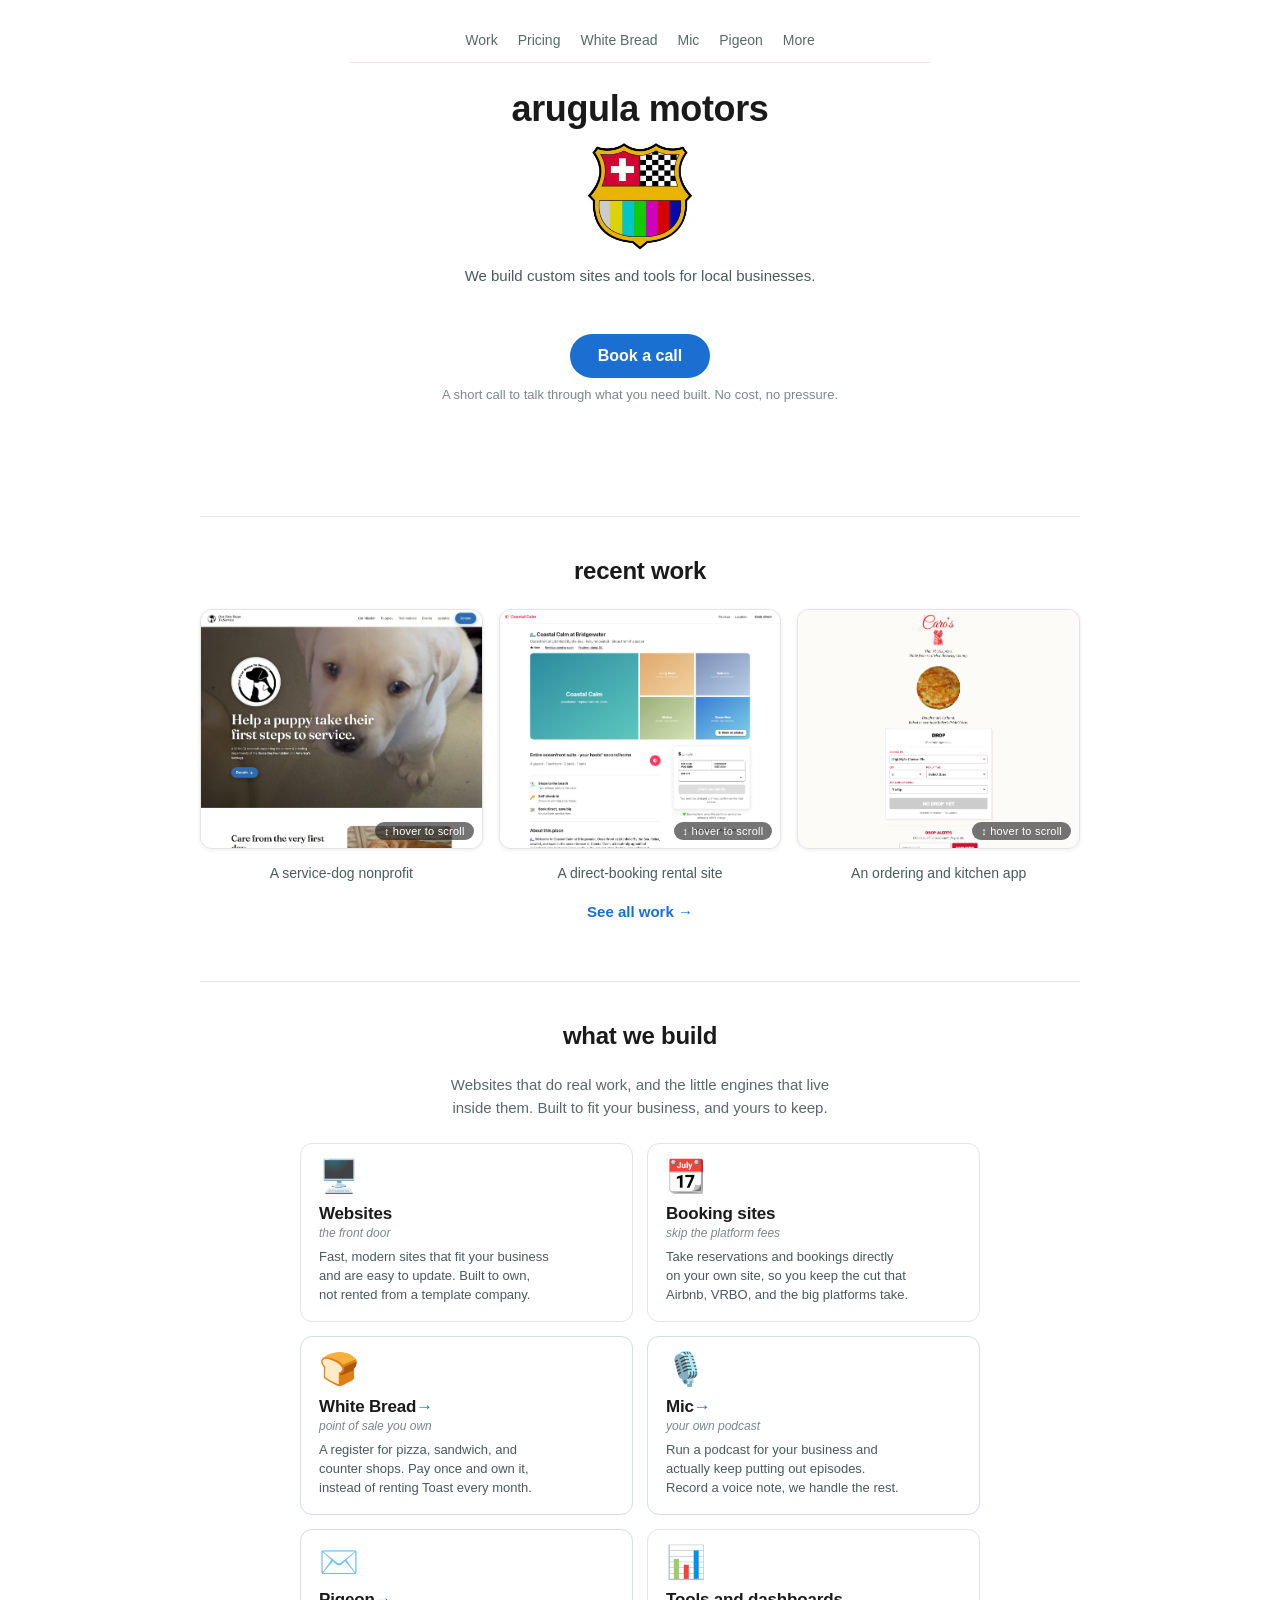
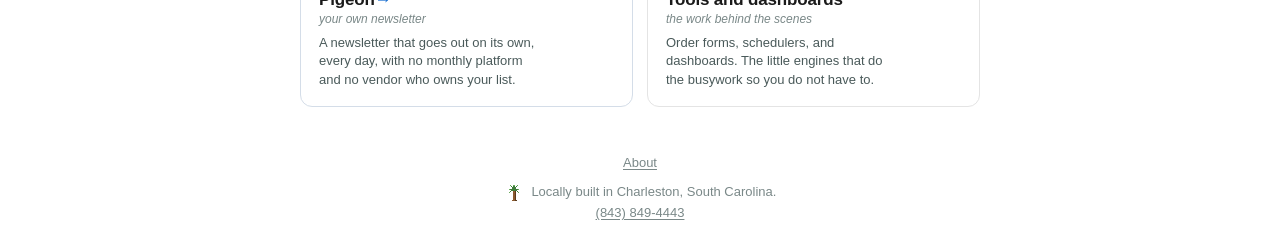
==== index.html @ 0f628959 "push" ====
<!DOCTYPE html>
<html lang="en">
<head>
    <meta charset="UTF-8">
    <!-- Google tag (gtag.js) -->
    <script async src="https://www.googletagmanager.com/gtag/js?id=G-BGLLGR4NDW"></script>
    <script>
      window.dataLayer = window.dataLayer || [];
      function gtag(){dataLayer.push(arguments);}
      gtag('js', new Date());

      gtag('config', 'G-BGLLGR4NDW');
    </script>
    <meta name="viewport" content="width=device-width, initial-scale=1.0, viewport-fit=cover">
    <meta name="theme-color" content="#ffffff">
    <title>Arugula Motors | Custom websites and software for local businesses, Charleston SC</title>
    <meta name="description" content="Arugula Motors builds custom websites, and the tools inside them, for local businesses in Charleston and the Lowcountry. You own what we build instead of renting software. Book a call.">
    <link rel="canonical" href="https://www.arugulamotors.com/">
    <meta property="og:type" content="website">
    <meta property="og:site_name" content="Arugula Motors">
    <meta property="og:title" content="Arugula Motors">
    <meta property="og:description" content="We build custom websites, and the tools inside them, for local businesses. You own what we build. Made in Charleston.">
    <meta property="og:url" content="https://www.arugulamotors.com/">
    <meta property="og:image" content="https://www.arugulamotors.com/favicon-512.png">
    <meta name="twitter:card" content="summary">
    <meta name="twitter:title" content="Arugula Motors">
    <meta name="twitter:description" content="We build custom websites, and the tools inside them, for local businesses. You own what we build. Made in Charleston.">
    <meta name="twitter:image" content="https://www.arugulamotors.com/favicon-512.png">
    <link rel="icon" type="image/png" sizes="32x32" href="favicon-32.png">
    <link rel="icon" type="image/png" sizes="192x192" href="favicon-192.png">
    <link rel="icon" type="image/png" sizes="512x512" href="favicon-512.png">
    <link rel="apple-touch-icon" sizes="180x180" href="apple-touch-icon.png">
    <link rel="shortcut icon" href="favicon.ico">
    <link rel="stylesheet" href="style.css">
    <script type="application/ld+json">
    {
      "@context": "https://schema.org",
      "@graph": [
        {
          "@type": "ProfessionalService",
          "@id": "https://www.arugulamotors.com/#org",
          "name": "Arugula Motors",
          "url": "https://www.arugulamotors.com/",
          "image": "https://www.arugulamotors.com/favicon-512.png",
          "logo": "https://www.arugulamotors.com/favicon-512.png",
          "description": "Arugula Motors builds custom websites, and the tools inside them, for local businesses in Charleston, South Carolina. You own what we build instead of renting software.",
          "priceRange": "$$",
          "telephone": "+1-843-849-4443",
          "address": {
            "@type": "PostalAddress",
            "addressLocality": "Charleston",
            "addressRegion": "SC",
            "addressCountry": "US"
          },
          "geo": {
            "@type": "GeoCoordinates",
            "latitude": 32.8232152,
            "longitude": -79.992024
          },
          "hasMap": "https://maps.app.goo.gl/YhPJizwx5fyLaDKN7",
          "sameAs": [
            "https://maps.app.goo.gl/YhPJizwx5fyLaDKN7"
          ],
          "areaServed": [
            { "@type": "City", "name": "Charleston, South Carolina" },
            { "@type": "Country", "name": "United States" }
          ],
          "founder": { "@type": "Person", "name": "Kevin" },
          "knowsAbout": [
            "Custom website development",
            "Custom software development",
            "Direct booking websites",
            "Point of sale systems",
            "Small business software",
            "Dashboards and internal tools"
          ],
          "contactPoint": {
            "@type": "ContactPoint",
            "contactType": "sales",
            "url": "https://www.arugulamotors.com/"
          }
        },
        {
          "@type": "WebSite",
          "@id": "https://www.arugulamotors.com/#website",
          "url": "https://www.arugulamotors.com/",
          "name": "Arugula Motors",
          "publisher": { "@id": "https://www.arugulamotors.com/#org" }
        },
        {
          "@type": "Service",
          "name": "Custom website builds",
          "url": "https://www.arugulamotors.com/",
          "serviceType": "Custom website design and development",
          "description": "Custom websites for local businesses, built to fit the shop they are for. You own what we build instead of renting a template platform every month.",
          "provider": { "@id": "https://www.arugulamotors.com/#org" },
          "areaServed": { "@type": "City", "name": "Charleston, South Carolina" }
        },
        {
          "@type": "Service",
          "name": "White Bread",
          "url": "https://www.arugulamotors.com/white-bread/",
          "serviceType": "Point of sale software",
          "description": "A point of sale system for pizza, sandwich, and counter shops. You pay once and own it, instead of renting Toast per terminal every month.",
          "provider": { "@id": "https://www.arugulamotors.com/#org" },
          "offers": {
            "@type": "Offer",
            "name": "White Bread single shop build",
            "price": "22000",
            "priceCurrency": "USD"
          }
        },
        {
          "@type": "Service",
          "name": "Mic",
          "url": "https://www.arugulamotors.com/mic/",
          "serviceType": "Podcast setup and production for small businesses",
          "description": "Mic helps a local business run its own podcast and keep putting out episodes, to build a following. Audio only, done with you or done for you.",
          "provider": { "@id": "https://www.arugulamotors.com/#org" },
          "areaServed": { "@type": "City", "name": "Charleston, South Carolina" }
        },
        {
          "@type": "Service",
          "name": "Pigeon",
          "url": "https://www.arugulamotors.com/pigeon/",
          "serviceType": "Custom email newsletter, built and owned",
          "description": "A newsletter engine that ships your newsletter every day on its own, with no monthly platform fee and no vendor who owns your list. You own it, done with you or done for you.",
          "provider": { "@id": "https://www.arugulamotors.com/#org" },
          "areaServed": { "@type": "City", "name": "Charleston, South Carolina" }
        }
      ]
    }
    </script>
</head>
<body>
    <header class="site-header">
        <nav class="site-nav">
            <a href="./work/" class="nav-link">Work</a>
            <a href="./pricing/" class="nav-link">Pricing</a>
            <a href="./white-bread/" class="nav-link">White Bread</a>
            <a href="./mic/" class="nav-link">Mic</a>
            <a href="./pigeon/" class="nav-link">Pigeon</a>
            <a href="./builds/" class="nav-link">More</a>
        </nav>
    </header>
    <main>
        <div class="brand">
            <a href="./" class="wordmark">arugula motors</a>
            <img class="crest" src="crest.jpg" alt="Arugula Motors crest" width="200" height="207">
        </div>

        <p class="tagline">We build custom sites and tools for local businesses.</p>

        <div class="cta">
            <!-- Books straight onto the arugulamotors@gmail.com calendar. -->
            <a class="play-link" href="https://calendar.app.google/Pw97EvaaQ7uS4h476">Book a call</a>
            <p class="form-note">A short call to talk through what you need built. No cost, no pressure.</p>
        </div>

        <div class="animation-track" aria-hidden="true">
            <div class="creature car"></div>
        </div>
    </main>

    <section class="recent" aria-label="Recent work">
        <h2 class="products-title">recent work</h2>
        <div class="recent-grid">
            <a href="./work/" class="recent-item">
                <div class="work-shot"><img src="work/shots/ofsts-full.png" alt="A website Arugula Motors built for a service-dog nonprofit" loading="lazy"></div>
                <span class="recent-cap">A service-dog nonprofit</span>
            </a>
            <a href="./work/" class="recent-item">
                <div class="work-shot"><img src="work/shots/coastal-calm-full.png" alt="A direct-booking rental site built by Arugula Motors" loading="lazy"></div>
                <span class="recent-cap">A direct-booking rental site</span>
            </a>
            <a href="./work/" class="recent-item">
                <div class="work-shot"><img src="work/shots/caros-full.png" alt="An ordering app Arugula Motors built for a food business" loading="lazy"></div>
                <span class="recent-cap">An ordering and kitchen app</span>
            </a>
        </div>
        <p class="recent-more"><a href="./work/">See all work →</a></p>
    </section>

    <section class="products" aria-label="What we build">
        <h2 class="products-title">what we build</h2>
        <p class="products-lead">Websites that do real work, and the little engines that live inside them. Built to fit your business, and yours to keep.</p>
        <ul class="product-list">
            <li class="product">
                <span class="product-emoji" aria-hidden="true">🖥️</span>
                <span class="product-name">Websites</span>
                <span class="product-replaces">the front door</span>
                <span class="product-desc">Fast, modern sites that fit your business and are easy to update. Built to own, not rented from a template company.</span>
            </li>
            <li class="product">
                <span class="product-emoji" aria-hidden="true">📆</span>
                <span class="product-name">Booking sites</span>
                <span class="product-replaces">skip the platform fees</span>
                <span class="product-desc">Take reservations and bookings directly on your own site, so you keep the cut that Airbnb, VRBO, and the big platforms take.</span>
            </li>
            <li class="product product-linked">
                <a href="./white-bread/" class="product-link">
                    <span class="product-emoji" aria-hidden="true">🍞</span>
                    <span class="product-name">White Bread</span>
                    <span class="product-replaces">point of sale you own</span>
                    <span class="product-desc">A register for pizza, sandwich, and counter shops. Pay once and own it, instead of renting Toast every month.</span>
                </a>
            </li>
            <li class="product product-linked">
                <a href="./mic/" class="product-link">
                    <span class="product-emoji" aria-hidden="true">🎙️</span>
                    <span class="product-name">Mic</span>
                    <span class="product-replaces">your own podcast</span>
                    <span class="product-desc">Run a podcast for your business and actually keep putting out episodes. Record a voice note, we handle the rest.</span>
                </a>
            </li>
            <li class="product product-linked">
                <a href="./pigeon/" class="product-link">
                    <span class="product-emoji" aria-hidden="true">✉️</span>
                    <span class="product-name">Pigeon</span>
                    <span class="product-replaces">your own newsletter</span>
                    <span class="product-desc">A newsletter that goes out on its own, every day, with no monthly platform and no vendor who owns your list.</span>
                </a>
            </li>
            <li class="product">
                <span class="product-emoji" aria-hidden="true">📊</span>
                <span class="product-name">Tools and dashboards</span>
                <span class="product-replaces">the work behind the scenes</span>
                <span class="product-desc">Order forms, schedulers, and dashboards. The little engines that do the busywork so you do not have to.</span>
            </li>
        </ul>
    </section>

    <footer class="footer">
        <a class="footer-link footer-about" href="./about/">About</a>
        <img class="palmetto" src="palmetto.svg" alt="" width="17" height="18" aria-hidden="true">Locally built in Charleston, South Carolina.<br>
        <a class="footer-link" href="tel:+18438494443">(843) 849-4443</a>
    </footer>
</body>
</html>
---- style.css ----
* { box-sizing: border-box; }

html {
    height: 100%;
}

body {
    margin: 0;
    min-height: 100%;
    background: #fff;
    color: #1a1a1a;
    font-family: -apple-system, BlinkMacSystemFont, "Segoe UI", Roboto, Helvetica, Arial, sans-serif;
    font-size: 16px;
    -webkit-font-smoothing: antialiased;
    -webkit-tap-highlight-color: transparent;
    display: flex;
    flex-direction: column;
    align-items: center;
    padding: 32px 24px;
    padding-top: max(32px, env(safe-area-inset-top));
    padding-bottom: max(32px, env(safe-area-inset-bottom));
}

main {
    flex: 1;
    width: 100%;
    max-width: 580px;
    text-align: center;
    display: flex;
    flex-direction: column;
    justify-content: center;
}

.brand {
    display: inline-flex;
    flex-direction: column;
    align-items: center;
    gap: 10px;
    margin: 0 auto 14px;
    position: relative;
}

.brand .leaf {
    width: 60px;
    height: auto;
    display: block;
    flex-shrink: 0;
}

.brand .crest {
    width: 108px;
    height: auto;
    display: block;
    flex-shrink: 0;
    margin-top: 4px;
}

@media (max-width: 480px) {
    .brand .crest { width: 86px; }
}

.brand .wordmark {
    font-size: 36px;
    font-weight: 700;
    letter-spacing: -0.01em;
    color: #1a1a1a;
    line-height: 1;
    text-decoration: none;
}

.tagline {
    font-size: 15px;
    color: #4a5a5a;
    margin: 0 auto 18px;
    max-width: none;
    line-height: 1.45;
}

.subtagline {
    font-size: 14px;
    color: #6a7878;
    font-style: italic;
    margin: 0 auto 48px;
    max-width: 460px;
    line-height: 1.45;
}

.step {
    width: 100%;
}

.question {
    font-size: clamp(22px, 5.5vw, 28px);
    font-weight: 600;
    line-height: 1.25;
    letter-spacing: -0.01em;
    margin: 0 0 22px;
    color: #1a1a1a;
    transition: opacity 0.35s ease;
    opacity: 1;
}

.animation-track {
    height: 34px;
    margin: 64px 0 0;
    position: relative;
    overflow: hidden;
    pointer-events: none;
}

.creature {
    position: absolute;
    top: 50%;
    left: -50px;
    margin-top: -16px;
}

@keyframes cross {
    from { left: -50px; }
    to { left: calc(100% + 10px); }
}

.creature.pacman {
    width: 32px;
    height: 32px;
    animation: cross 4s linear infinite;
}

.creature.pacman::before,
.creature.pacman::after {
    content: '';
    position: absolute;
    width: 32px;
    height: 16px;
    background: #FFC107;
    left: 0;
}

.creature.pacman::before {
    top: 0;
    border-radius: 32px 32px 0 0;
    transform-origin: 50% 100%;
    animation: chomp-top 0.35s ease-in-out infinite;
}

.creature.pacman::after {
    bottom: 0;
    border-radius: 0 0 32px 32px;
    transform-origin: 50% 0;
    animation: chomp-bottom 0.35s ease-in-out infinite;
}

@keyframes chomp-top {
    0%, 100% { transform: rotate(0); }
    50% { transform: rotate(-30deg); }
}

@keyframes chomp-bottom {
    0%, 100% { transform: rotate(0); }
    50% { transform: rotate(30deg); }
}

.creature.runner {
    font-size: 28px;
    line-height: 1;
    width: 32px;
    height: 32px;
    transform: scaleX(-1);
    animation: cross 3.5s linear infinite;
}

.creature.runner::before {
    content: '🏃';
    display: inline-block;
    animation: run-motion 0.4s linear infinite;
}

@keyframes run-motion {
    0%, 100% { transform: translateY(0) rotate(-6deg); }
    25%      { transform: translateY(-4px) rotate(0deg); }
    50%      { transform: translateY(0) rotate(6deg); }
    75%      { transform: translateY(-4px) rotate(0deg); }
}

.creature.car {
    font-size: 28px;
    line-height: 1;
    width: 32px;
    height: 32px;
    transform: scaleX(-1);
    animation: car-cross 8s linear infinite;
}

/* Car drives across, then waits off-screen a while, then drives again. */
@keyframes car-cross {
    0% { left: -50px; }
    30% { left: calc(100% + 10px); }
    100% { left: calc(100% + 10px); }
}

.creature.car::before {
    content: '🚗';
    display: inline-block;
    animation: car-vibrate 0.12s linear infinite;
}

@keyframes car-vibrate {
    0%, 100% { transform: translateY(0); }
    50%      { transform: translateY(-1px); }
}

@media (prefers-reduced-motion: reduce) {
    .animation-track { display: none; }
}

.form {
    display: flex;
    flex-direction: column;
    align-items: stretch;
    gap: 14px;
}

.form input {
    font: inherit;
    font-size: 18px;
    padding: 16px 18px;
    border: 2px solid #e4e4e4;
    border-radius: 12px;
    width: 100%;
    outline: none;
    background: #fff;
    color: #1a1a1a;
    transition: border-color 0.15s;
}

.form input:focus {
    border-color: #2266c8;
}

.form input:focus-visible {
    border-color: #2266c8;
    box-shadow: 0 0 0 3px rgba(34, 102, 200, 0.22);
}

.form input::placeholder {
    color: #a4adad;
}

.form button {
    align-self: center;
    font: inherit;
    font-size: 16px;
    font-weight: 600;
    padding: 14px 32px;
    min-height: 44px;
    background: #1a6fd0;
    color: #fff;
    border: none;
    border-radius: 999px;
    cursor: pointer;
    transition: background 0.15s, transform 0.05s, box-shadow 0.15s;
    touch-action: manipulation;
}

.form button:hover { background: #1559b3; }
.form button:active { transform: translateY(1px); }
.form button:focus-visible {
    outline: none;
    box-shadow: 0 0 0 3px rgba(34, 102, 200, 0.35);
}
.form button:disabled { opacity: 0.55; cursor: default; }

.status {
    min-height: 20px;
    font-size: 14px;
    color: #5a6868;
    margin: 4px 0 0;
}

.thanks {
    font-size: 20px;
    line-height: 1.4;
    color: #1a1a1a;
    margin: 0 auto 18px;
    max-width: 520px;
}

.easter-egg {
    font-size: 14px;
    line-height: 1.5;
    color: #5a6868;
    margin: 0 auto 18px;
    max-width: 500px;
}

.play-link {
    display: inline-block;
    font: inherit;
    font-size: 16px;
    font-weight: 600;
    padding: 12px 28px;
    min-height: 44px;
    line-height: 20px;
    background: #1a6fd0;
    color: #fff;
    border-radius: 999px;
    text-decoration: none;
    transition: background 0.15s, transform 0.05s, box-shadow 0.15s;
}

.play-link:hover { background: #1559b3; }
.play-link:active { transform: translateY(1px); }
.play-link:focus-visible {
    outline: none;
    box-shadow: 0 0 0 3px rgba(34, 102, 200, 0.35);
}

.products {
    width: 100%;
    max-width: 880px;
    margin: 44px auto 0;
    padding-top: 40px;
    border-top: 1px solid #e4e4e4;
}

.products-title {
    font-size: 24px;
    font-weight: 700;
    color: #1a1a1a;
    letter-spacing: -0.01em;
    margin: 0 0 24px;
    text-align: center;
}

.product-list {
    list-style: none;
    padding: 0;
    margin: 0 auto;
    max-width: 680px;
    display: grid;
    grid-template-columns: repeat(auto-fit, minmax(280px, 1fr));
    gap: 14px;
}

.product {
    padding: 16px 18px;
    border: 1px solid #e4e4e4;
    border-radius: 12px;
    display: flex;
    flex-direction: column;
    gap: 2px;
    background: #fff;
    transition: border-color 0.15s, transform 0.05s;
}

.product-linked {
    padding: 0;
}

.product-link {
    display: flex;
    flex-direction: column;
    gap: 2px;
    padding: 16px 18px;
    text-decoration: none;
    color: inherit;
    border-radius: 12px;
    height: 100%;
    transition: background 0.15s;
}

.product-emoji {
    font-size: 32px;
    line-height: 1;
    margin-bottom: 10px;
    user-select: none;
}

.product-linked {
    border-color: #d4dde8;
}

.product-linked:hover {
    border-color: #1a6fd0;
}

.product-link:hover {
    background: #f7fafd;
}

.product-link:focus-visible {
    outline: 2px solid #1a6fd0;
    outline-offset: 2px;
}

.product-linked .product-name::after {
    content: " →";
    color: #1a6fd0;
    font-weight: 600;
    transition: transform 0.15s;
    display: inline-block;
}

.product-linked:hover .product-name::after {
    transform: translateX(2px);
}

.product:hover {
    border-color: #c4c4c4;
}

.product-name {
    font-size: 17px;
    font-weight: 700;
    color: #1a1a1a;
    letter-spacing: -0.01em;
}

.product-replaces {
    font-size: 12px;
    color: #7a8888;
    font-style: italic;
}

.product-desc {
    font-size: 13px;
    color: #4a5a5a;
    line-height: 1.45;
    margin-top: 6px;
}

.products-bench {
    margin: 28px auto 0;
    font-size: 14px;
    color: #5a6868;
    text-align: center;
    line-height: 1.5;
    max-width: 560px;
}

.products-note {
    margin: 18px 0 0;
    font-size: 13px;
    color: #7a8888;
    text-align: center;
    font-style: italic;
}

.faq {
    width: 100%;
    max-width: 560px;
    margin: 56px auto 0;
    text-align: left;
}

.faq-item {
    margin: 0 0 18px;
}

.faq-q {
    font-size: 15px;
    font-weight: 700;
    color: #1a1a1a;
    margin: 0 0 4px;
    letter-spacing: -0.01em;
}

.faq-a {
    font-size: 14px;
    color: #4a5a5a;
    line-height: 1.55;
    margin: 0;
}

.footer {
    margin-top: 48px;
    font-size: 13px;
    color: #7a8888;
    text-align: center;
    width: 100%;
}

.footer-link {
    color: #7a8888;
    text-decoration: underline;
    text-underline-offset: 2px;
}

.footer-link:hover {
    color: #1a6fd0;
}

.report-link {
    margin: 24px 0 0;
}

.report-link a {
    color: #1a6fd0;
    text-decoration: none;
    font-weight: 600;
    font-size: 15px;
}

.report-link a:hover {
    text-decoration: underline;
}

.site-header {
    width: 100%;
    max-width: 580px;
    margin: 0 auto 28px;
    padding: 0 0 14px;
    display: grid;
    grid-template-columns: 1fr auto 1fr;
    align-items: center;
    border-bottom: 1px solid #ece7df;
}

.site-nav {
    grid-column: 2;
    display: flex;
    flex-wrap: wrap;
    justify-content: center;
    align-items: center;
    gap: 10px 20px;
}

.nav-link {
    font-size: 14px;
    font-weight: 500;
    color: #5a6868;
    text-decoration: none;
    white-space: nowrap;
}

.nav-link:hover { color: #1a6fd0; }

.footer-about {
    display: block;
    margin-bottom: 10px;
}

.cta {
    margin-top: 30px;
}

.form-note {
    margin: 8px 0 0;
    font-size: 13px;
    color: #7a8888;
    line-height: 1.4;
}

.engine-note {
    margin: 8px 0 0;
    font-size: 12px;
    color: #9aa6a6;
    line-height: 1.4;
}

.vent-note {
    margin: -4px 0 0;
    font-size: 13px;
    color: #7a8888;
    line-height: 1.3;
}

.product-list.single {
    max-width: 420px;
}

.products-lead {
    text-align: center;
    max-width: 480px;
    margin: 0 auto 24px;
    font-size: 15px;
    color: #5a6868;
    line-height: 1.5;
}

/* keep headline + short-line breaks tidy (even line lengths, no orphans) */
.tagline, .subtagline, .question, .products-title, .products-lead, .product-lede,
.form-note, .engine-note, .product-desc, .products-bench, .product-replaces {
    text-wrap: balance;
}

/* body paragraphs: prevent a lone word on the last line */
.product-main p, .faq-a, .thanks {
    text-wrap: pretty;
}

.palmetto {
    display: inline-block;
    height: 22px;
    width: auto;
    vertical-align: middle;
    margin: 0 7px 3px 0;
    user-select: none;
}

@media (max-width: 480px) {
    .brand { margin-bottom: 12px; gap: 12px; }
    .brand .wordmark { font-size: 30px; }
    .brand .leaf { width: 52px; }
    .nav-link { font-size: 12px; }
    .site-nav { gap: 14px; }
    main { flex: 0 1 auto; justify-content: flex-start; }
    .tagline { font-size: 14px; margin-bottom: 22px; }
    .subtagline { font-size: 13px; margin-bottom: 36px; }
    .thanks { font-size: 18px; }
    .products { margin-top: 24px; padding-top: 32px; }
    .product-list { grid-template-columns: 1fr; gap: 10px; }
    .product { padding: 14px 16px; }
    .product-name { font-size: 16px; }
    .products-note { font-size: 12px; margin-top: 20px; }
    .footer { font-size: 12px; margin-top: 32px; }
}

@media (prefers-reduced-motion: reduce) {
    *, *::before, *::after {
        transition-duration: 0.01ms !important;
        animation-duration: 0.01ms !important;
    }
    .question { opacity: 1 !important; }
}

/* ============================================================ */
/* Product pages (Broom, White Bread, etc.)                     */
/* ============================================================ */

body.product-page {
    padding: 24px 24px 48px;
    padding-top: max(24px, env(safe-area-inset-top));
    padding-bottom: max(48px, env(safe-area-inset-bottom));
    align-items: stretch;
}

.back-link {
    display: inline-block;
    margin: 0 0 56px;
    color: #1a1a1a;
    text-decoration: none;
    font-size: 14px;
    font-weight: 500;
    transition: opacity 0.15s;
}

.back-link:hover { opacity: 0.55; }

body.product-page main {
    flex: none;
    justify-content: flex-start;
    text-align: left;
    max-width: 580px;
    margin: 0 auto;
    padding: 0;
    display: block;
}

.emoji-hero {
    font-size: 96px;
    line-height: 1;
    margin: 0 0 28px;
    user-select: none;
}

.product-mark {
    display: block;
    height: clamp(104px, 17vw, 132px);
    width: auto;
    margin: 4px 0 24px;
    user-select: none;
}

.product-mark-card {
    display: block;
    height: 44px;
    width: auto;
    margin-bottom: 10px;
    user-select: none;
}

.product-h1 {
    font-size: clamp(40px, 6.5vw, 56px);
    font-weight: 700;
    line-height: 1;
    letter-spacing: -0.02em;
    margin: 0 0 14px;
    color: #1a1a1a;
}

.product-lede {
    font-size: 19px;
    line-height: 1.45;
    color: #1a1a1a;
    font-weight: 500;
    margin: 0 0 40px;
}

body.product-page main h2 {
    font-size: 17px;
    font-weight: 700;
    line-height: 1.3;
    margin: 40px 0 12px;
    color: #1a1a1a;
    letter-spacing: -0.005em;
}

body.product-page main p {
    font-size: 17px;
    line-height: 1.65;
    color: #1a1a1a;
    margin: 0 0 16px;
}

body.product-page main p strong {
    font-weight: 700;
    color: #1a1a1a;
}

.aside {
    color: #5a6868 !important;
    font-size: 15px !important;
    font-style: italic;
    margin-top: 8px !important;
}

.prose-form {
    display: flex;
    flex-direction: column;
    gap: 10px;
    margin: 20px 0 48px;
}

.prose-form input,
.prose-form textarea {
    font: inherit;
    font-size: 16px;
    padding: 12px 14px;
    border: 1px solid #d4d4d4;
    border-radius: 6px;
    width: 100%;
    outline: none;
    background: #fff;
    color: #1a1a1a;
    transition: border-color 0.15s;
    resize: vertical;
}

.prose-form input:focus,
.prose-form textarea:focus,
.prose-form input:focus-visible,
.prose-form textarea:focus-visible {
    border-color: #1a1a1a;
}

.prose-form input::placeholder,
.prose-form textarea::placeholder {
    color: #9a9a9a;
}

.prose-form button {
    align-self: flex-start;
    font: inherit;
    font-size: 16px;
    font-weight: 600;
    padding: 12px 24px;
    min-height: 44px;
    background: #1a1a1a;
    color: #fff;
    border: none;
    border-radius: 6px;
    cursor: pointer;
    transition: opacity 0.15s, transform 0.05s;
    margin-top: 4px;
}

.prose-form button:hover { opacity: 0.85; }
.prose-form button:active { transform: translateY(1px); }
.prose-form button:disabled { opacity: 0.4; cursor: default; }

.prose-form .status {
    font-size: 14px;
    color: #5a6868;
    margin: 4px 0 0;
}

.locale {
    margin-top: 64px !important;
    color: #9a9a9a !important;
    font-size: 13px !important;
}

body.product-page .thanks {
    font-size: 18px;
    color: #1a1a1a;
    margin: 0;
    padding: 12px 0;
}

@media (max-width: 600px) {
    body.product-page { padding: 20px 20px 32px; }
    .back-link { margin-bottom: 40px; }
    .emoji-hero { font-size: 80px; margin-bottom: 24px; }
    body.product-page main h2 { margin-top: 32px; }
    .product-lede { font-size: 18px; margin-bottom: 32px; }
}

/* ============================================================ */
/* Work page                                                    */
/* ============================================================ */

.work-list {
    display: flex;
    flex-direction: column;
    gap: 44px;
    margin: 8px 0 8px;
}

.work-item {
    display: block;
}

/* Screenshot slot. Swap the <div class="work-shot"> for an
   <img class="work-shot"> when a real screenshot exists. */
/* Screenshot frame that scrolls the full page on hover. */
.work-shot {
    position: relative;
    width: 100%;
    height: 240px;
    background: #f4f6f7;
    border: 1px solid #e4e4e4;
    border-radius: 12px;
    margin: 0 0 16px;
    overflow: hidden;
    cursor: pointer;
}

.work-shot img {
    display: block;
    width: 100%;
    height: auto;
    transition: transform 8s ease-in-out;
}

.work-shot:hover img {
    transform: translateY(calc(-100% + 240px));
}

.work-shot::after {
    content: "\2195  hover to scroll";
    position: absolute;
    right: 8px;
    bottom: 8px;
    font-size: 11px;
    letter-spacing: 0.02em;
    color: #fff;
    background: rgba(26, 26, 26, 0.6);
    padding: 3px 9px;
    border-radius: 999px;
    pointer-events: none;
    transition: opacity 0.25s;
}

.work-shot:hover::after { opacity: 0; }

/* Confidential-client panel (no screenshot): keeps every work item symmetric. */
.work-panel {
    display: flex;
    flex-direction: column;
    align-items: center;
    justify-content: center;
    gap: 16px;
    cursor: default;
    background: #eef1f3;
}

.work-panel::after { content: none; }

.panel-glyphs {
    display: flex;
    gap: 16px;
    align-items: center;
}

.panel-glyph {
    width: 54px;
    height: auto;
    display: block;
}

.panel-tag {
    font-size: 12px;
    letter-spacing: 0.04em;
    text-transform: uppercase;
    color: #8a98a8;
}

/* Dancing hula figurine in the nav, just left of the links. */
/* (hula figurine removed from the homepage) */

/* Recent work strip on the homepage */
.recent {
    width: 100%;
    max-width: 880px;
    margin: 14px auto 0;
    padding-top: 40px;
    border-top: 1px solid #e4e4e4;
    position: relative;
}

.recent-grid {
    display: grid;
    grid-template-columns: repeat(3, 1fr);
    gap: 16px;
    margin: 24px auto 0;
}

.recent-item {
    text-decoration: none;
    color: inherit;
    display: block;
}

.recent-item .work-shot {
    box-shadow: 0 1px 4px rgba(26, 26, 26, 0.08);
    transition: box-shadow 0.2s ease, transform 0.2s ease;
}

.recent-item:hover .work-shot {
    box-shadow: 0 10px 28px rgba(26, 26, 26, 0.14);
    transform: translateY(-4px);
}

.recent-item:hover .recent-cap {
    color: #1a6fd0;
}

.recent-cap {
    display: block;
    margin-top: 8px;
    font-size: 14px;
    color: #4a5a5a;
    text-align: center;
}

.recent-more {
    text-align: center;
    margin-top: 22px;
}

.recent-more a {
    color: #1a6fd0;
    font-weight: 600;
    text-decoration: none;
    font-size: 15px;
}

.recent-more a:hover { text-decoration: underline; }

@media (max-width: 600px) {
    .recent-grid { grid-template-columns: 1fr; }
}

.work-title {
    font-size: 20px !important;
    font-weight: 700;
    line-height: 1.25;
    letter-spacing: -0.01em;
    margin: 0 0 8px !important;
    color: #1a1a1a;
}

.work-desc {
    font-size: 16px !important;
    line-height: 1.6 !important;
    color: #4a5a5a !important;
    margin: 0 0 8px !important;
}

.work-outcome {
    font-size: 15px !important;
    font-weight: 600;
    color: #1a6fd0 !important;
    margin: 0 !important;
    line-height: 1.45 !important;
}

.work-cta {
    margin: 48px 0 0;
    text-align: center;
}

.work-cta .form-note {
    margin-top: 12px;
    text-align: center;
}

/* ============================================================ */
/* Pricing page                                                 */
/* ============================================================ */

.price-list {
    display: grid;
    grid-template-columns: repeat(auto-fit, minmax(240px, 1fr));
    gap: 16px;
    margin: 8px 0 0;
}

.price-card {
    display: flex;
    flex-direction: column;
    padding: 24px 22px;
    border: 1px solid #e4e4e4;
    border-radius: 14px;
    background: #fff;
}

.price-card-feature {
    border-color: #1a6fd0;
    box-shadow: 0 0 0 1px #1a6fd0;
}

.price-name {
    font-size: 16px !important;
    font-weight: 700;
    color: #1a1a1a;
    margin: 0 0 10px !important;
    line-height: 1.2 !important;
}

.price-amount {
    font-size: 28px !important;
    font-weight: 700;
    color: #1a1a1a;
    letter-spacing: -0.02em;
    margin: 0 !important;
    line-height: 1.1 !important;
}

.price-per {
    font-size: 15px;
    font-weight: 600;
    color: #7a8888;
}

.price-sub {
    font-size: 13px !important;
    color: #7a8888 !important;
    font-style: italic;
    margin: 4px 0 0 !important;
    line-height: 1.35 !important;
}

.price-line {
    font-size: 15px !important;
    color: #4a5a5a !important;
    margin: 14px 0 14px !important;
    line-height: 1.45 !important;
}

.price-features {
    list-style: none;
    padding: 0;
    margin: 0;
    display: flex;
    flex-direction: column;
    gap: 9px;
}

.price-features li {
    position: relative;
    padding-left: 22px;
    font-size: 14px;
    color: #1a1a1a;
    line-height: 1.4;
}

.price-features li::before {
    content: "✓";
    position: absolute;
    left: 0;
    top: 0;
    color: #1a6fd0;
    font-weight: 700;
}

.price-note {
    margin: 28px 0 0 !important;
    font-size: 15px !important;
    color: #5a6868 !important;
    text-align: center;
    line-height: 1.55 !important;
}

@media (max-width: 600px) {
    .price-list { grid-template-columns: 1fr; }
    .work-list { gap: 36px; }
    .work-title { font-size: 19px !important; }
}
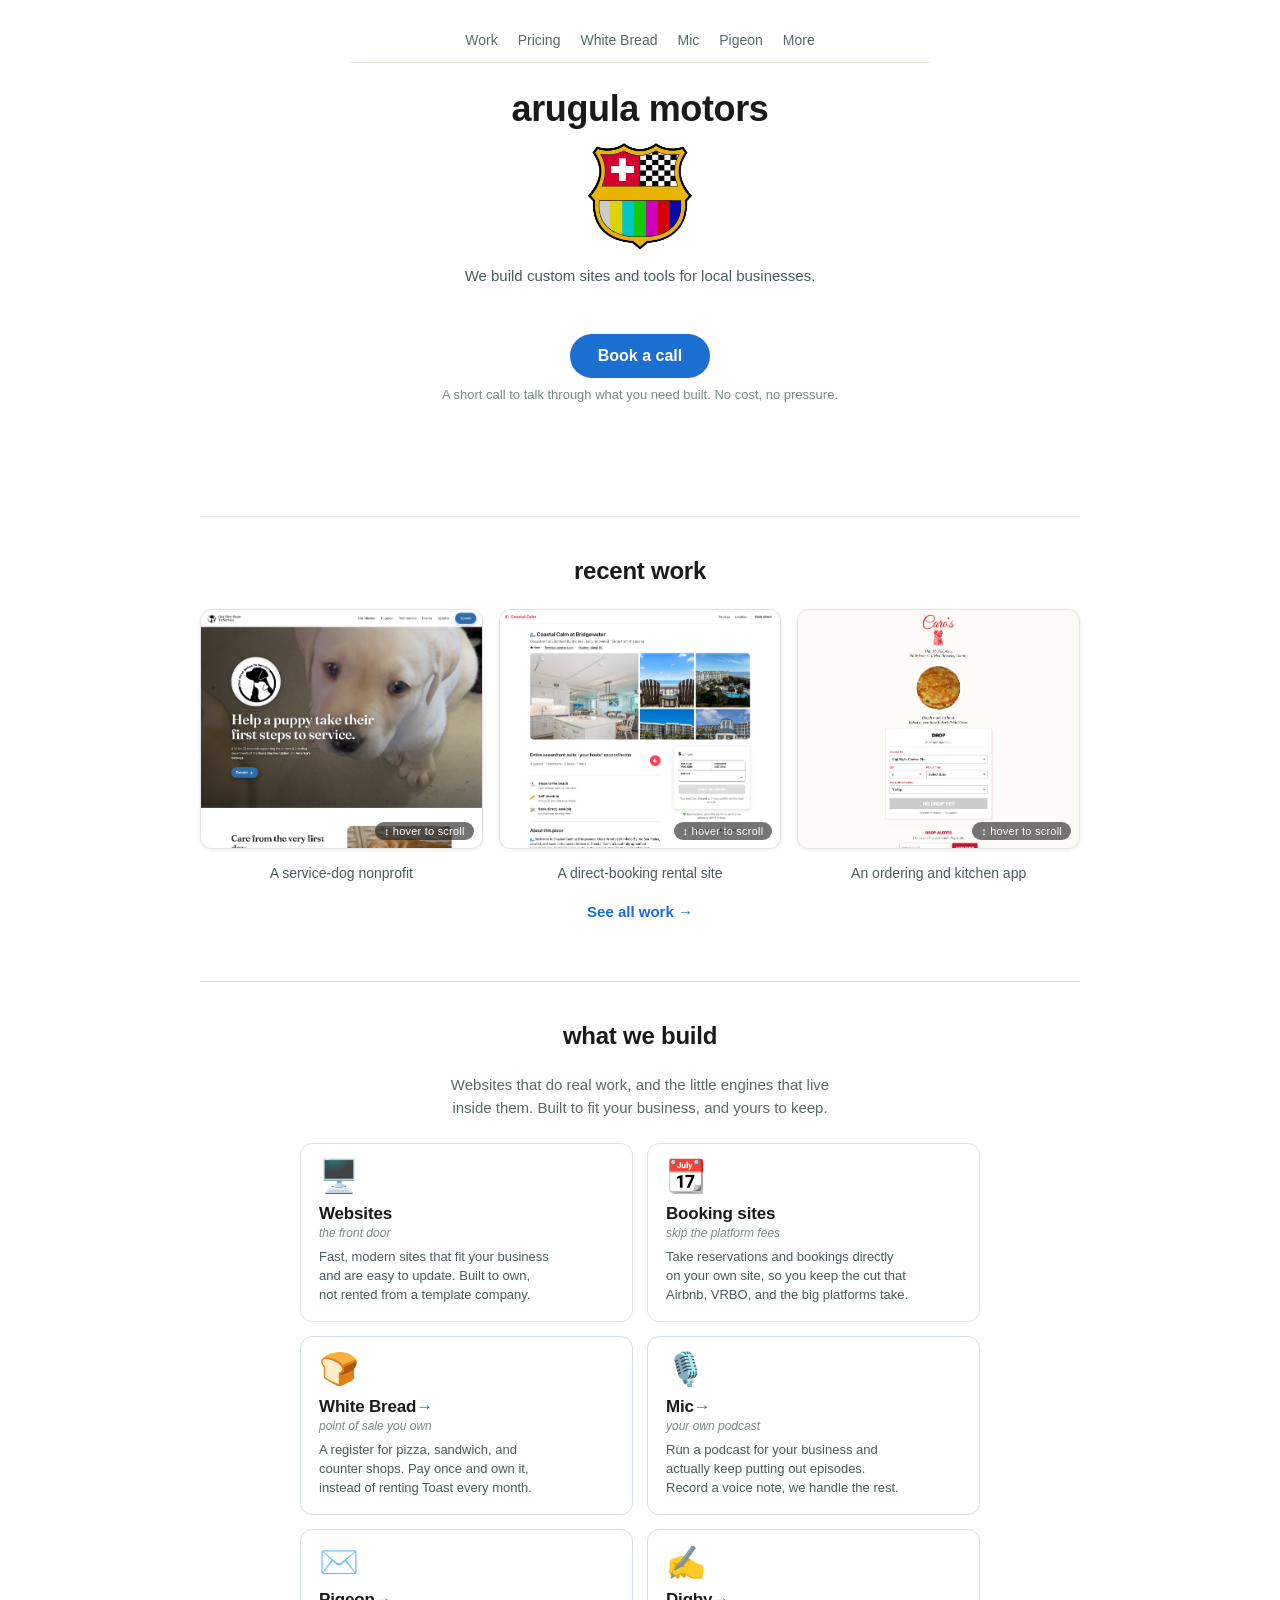
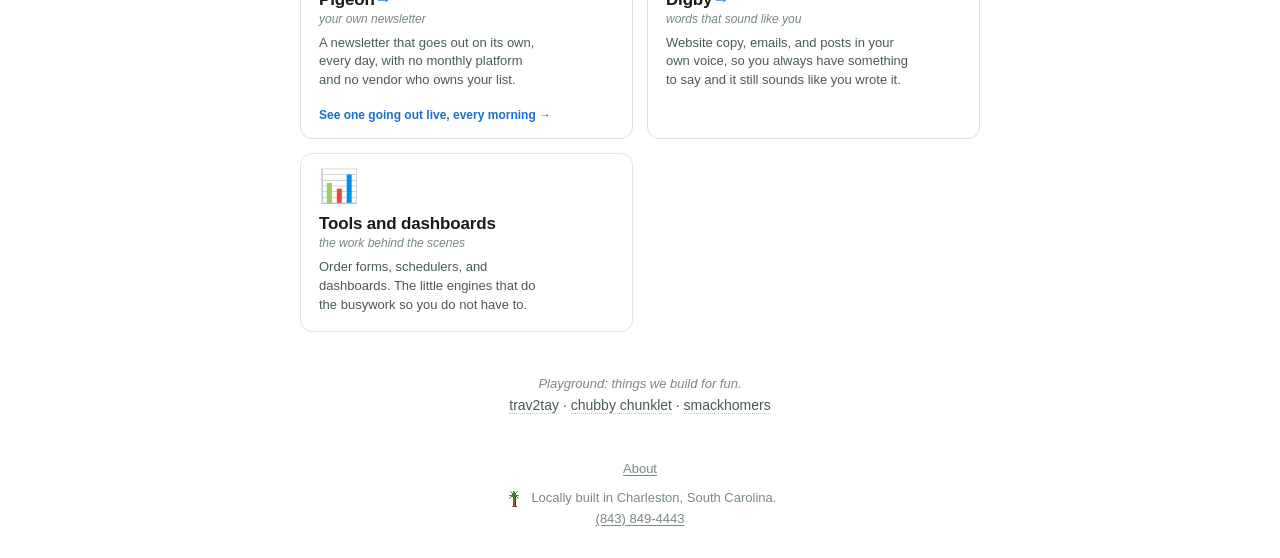
==== commit bdcc4750: "here" ====
--- a/index.html
+++ b/index.html
@@ -127,6 +127,15 @@
           "description": "A newsletter engine that ships your newsletter every day on its own, with no monthly platform fee and no vendor who owns your list. You own it, done with you or done for you.",
           "provider": { "@id": "https://www.arugulamotors.com/#org" },
           "areaServed": { "@type": "City", "name": "Charleston, South Carolina" }
+        },
+        {
+          "@type": "Service",
+          "name": "Digby",
+          "url": "https://digby.click",
+          "serviceType": "Website copy and content, written in your voice",
+          "description": "Website copy, emails, and posts written in your own voice, so a local business always has something to say and it still sounds like it came from them.",
+          "provider": { "@id": "https://www.arugulamotors.com/#org" },
+          "areaServed": { "@type": "City", "name": "Charleston, South Carolina" }
         }
       ]
     }
@@ -220,6 +229,15 @@
                     <span class="product-replaces">your own newsletter</span>
                     <span class="product-desc">A newsletter that goes out on its own, every day, with no monthly platform and no vendor who owns your list.</span>
                 </a>
+                <a class="product-proof" href="https://heist.arugulamotors.com">See one going out live, every morning →</a>
+            </li>
+            <li class="product product-linked">
+                <a href="https://digby.click" class="product-link">
+                    <span class="product-emoji" aria-hidden="true">✍️</span>
+                    <span class="product-name">Digby</span>
+                    <span class="product-replaces">words that sound like you</span>
+                    <span class="product-desc">Website copy, emails, and posts in your own voice, so you always have something to say and it still sounds like you wrote it.</span>
+                </a>
             </li>
             <li class="product">
                 <span class="product-emoji" aria-hidden="true">📊</span>
@@ -228,6 +246,15 @@
                 <span class="product-desc">Order forms, schedulers, and dashboards. The little engines that do the busywork so you do not have to.</span>
             </li>
         </ul>
+    </section>
+
+    <section class="playground" aria-label="Playground">
+        <p class="playground-lead">Playground: things we build for fun.</p>
+        <p class="playground-links">
+            <a href="https://www.trav2tay.com">trav2tay</a> ·
+            <a href="https://chubbychunklet.netlify.app">chubby chunklet</a> ·
+            <a href="https://smackhomers.com">smackhomers</a>
+        </p>
     </section>
 
     <footer class="footer">
--- a/style.css
+++ b/style.css
@@ -427,6 +427,50 @@
     color: #4a5a5a;
     line-height: 1.45;
     margin-top: 6px;
+}
+
+.product-proof {
+    display: inline-block;
+    align-self: flex-start;
+    margin: 0 18px 16px;
+    font-size: 12px;
+    font-weight: 600;
+    color: #1a6fd0;
+    text-decoration: none;
+}
+
+.product-proof:hover {
+    text-decoration: underline;
+}
+
+.playground {
+    margin: 44px auto 0;
+    text-align: center;
+    max-width: 560px;
+}
+
+.playground-lead {
+    font-size: 13px;
+    color: #7a8888;
+    font-style: italic;
+    margin: 0 0 6px;
+}
+
+.playground-links {
+    font-size: 14px;
+    color: #4a5a5a;
+    margin: 0;
+}
+
+.playground-links a {
+    color: #4a5a5a;
+    text-decoration: none;
+    border-bottom: 1px dotted #c4c4c4;
+}
+
+.playground-links a:hover {
+    color: #1a6fd0;
+    border-bottom-color: #1a6fd0;
 }
 
 .products-bench {
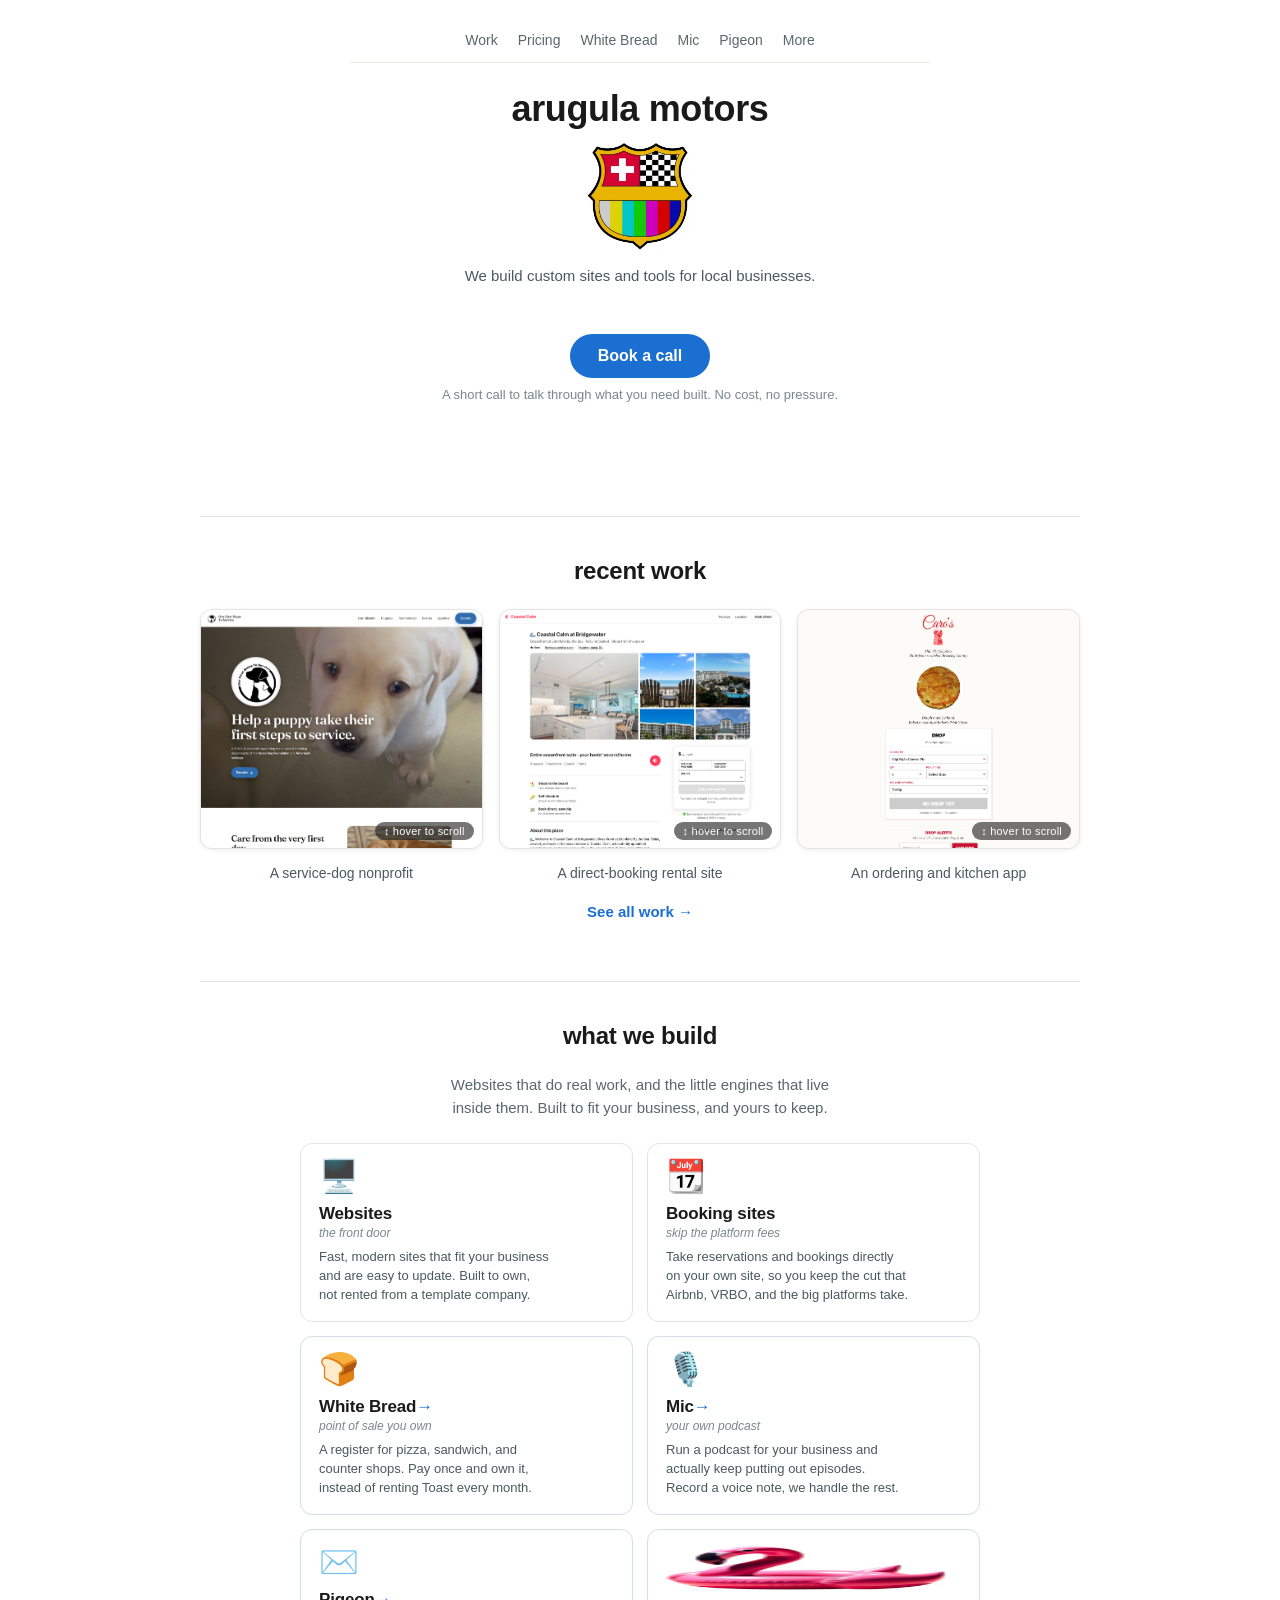
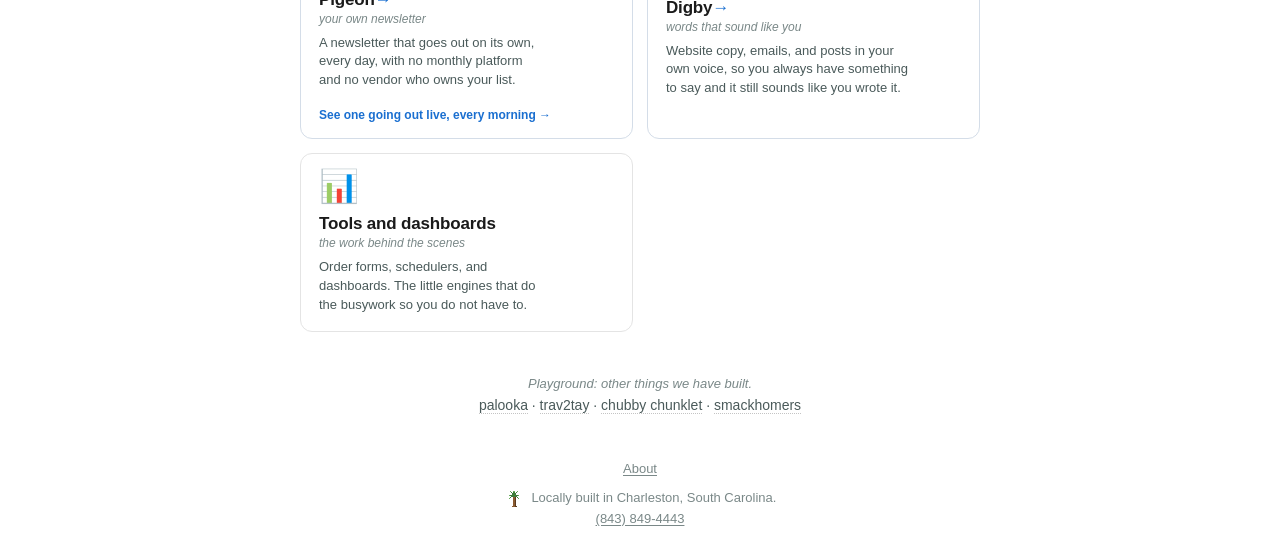
==== commit 3fa5a4b6: "go" ====
--- a/index.html
+++ b/index.html
@@ -233,7 +233,7 @@
             </li>
             <li class="product product-linked">
                 <a href="https://digby.click" class="product-link">
-                    <span class="product-emoji" aria-hidden="true">✍️</span>
+                    <img class="product-mark-img" src="digby-mark.png" alt="" width="44" height="41" aria-hidden="true">
                     <span class="product-name">Digby</span>
                     <span class="product-replaces">words that sound like you</span>
                     <span class="product-desc">Website copy, emails, and posts in your own voice, so you always have something to say and it still sounds like you wrote it.</span>
@@ -249,8 +249,9 @@
     </section>
 
     <section class="playground" aria-label="Playground">
-        <p class="playground-lead">Playground: things we build for fun.</p>
+        <p class="playground-lead">Playground: other things we have built.</p>
         <p class="playground-links">
+            <a href="https://palooka.pro">palooka</a> ·
             <a href="https://www.trav2tay.com">trav2tay</a> ·
             <a href="https://chubbychunklet.netlify.app">chubby chunklet</a> ·
             <a href="https://smackhomers.com">smackhomers</a>
--- a/style.css
+++ b/style.css
@@ -373,6 +373,14 @@
     font-size: 32px;
     line-height: 1;
     margin-bottom: 10px;
+    user-select: none;
+}
+
+.product-mark-img {
+    width: auto;
+    height: 44px;
+    display: block;
+    margin-bottom: 6px;
     user-select: none;
 }
 
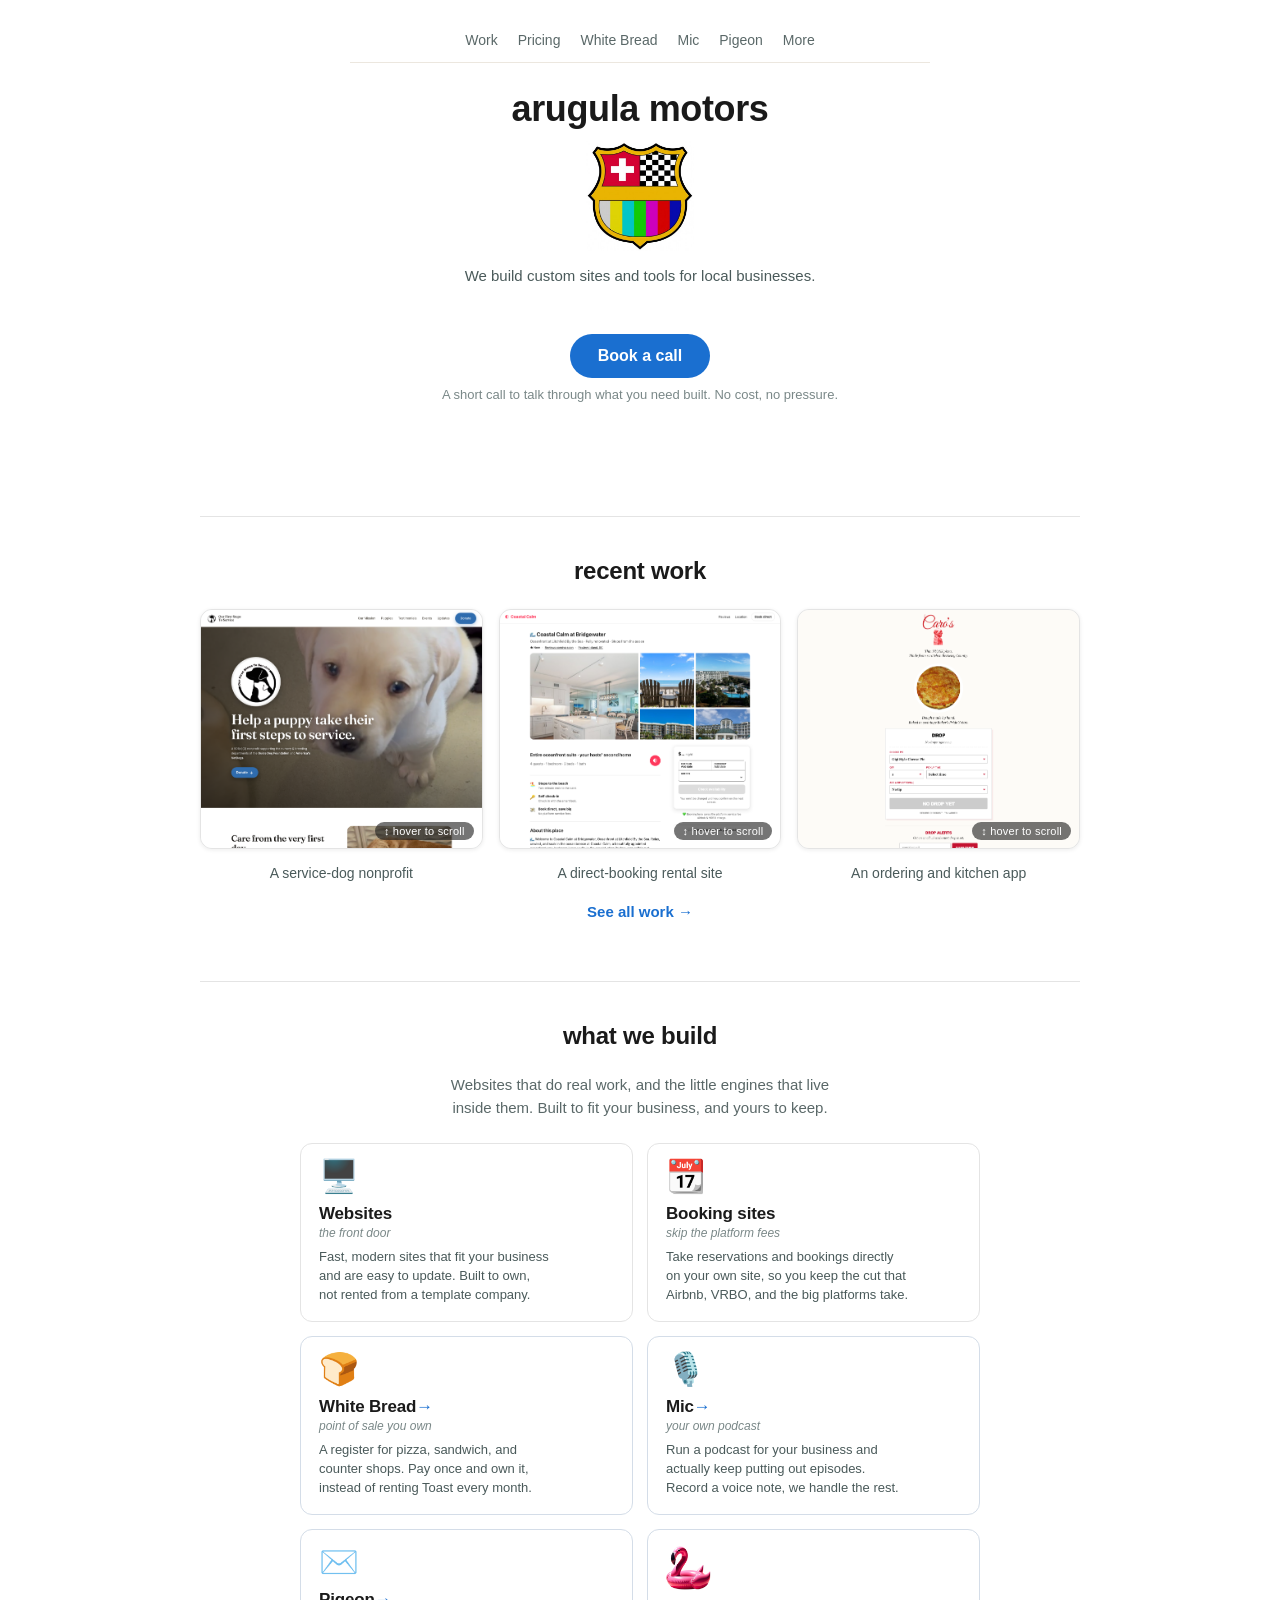
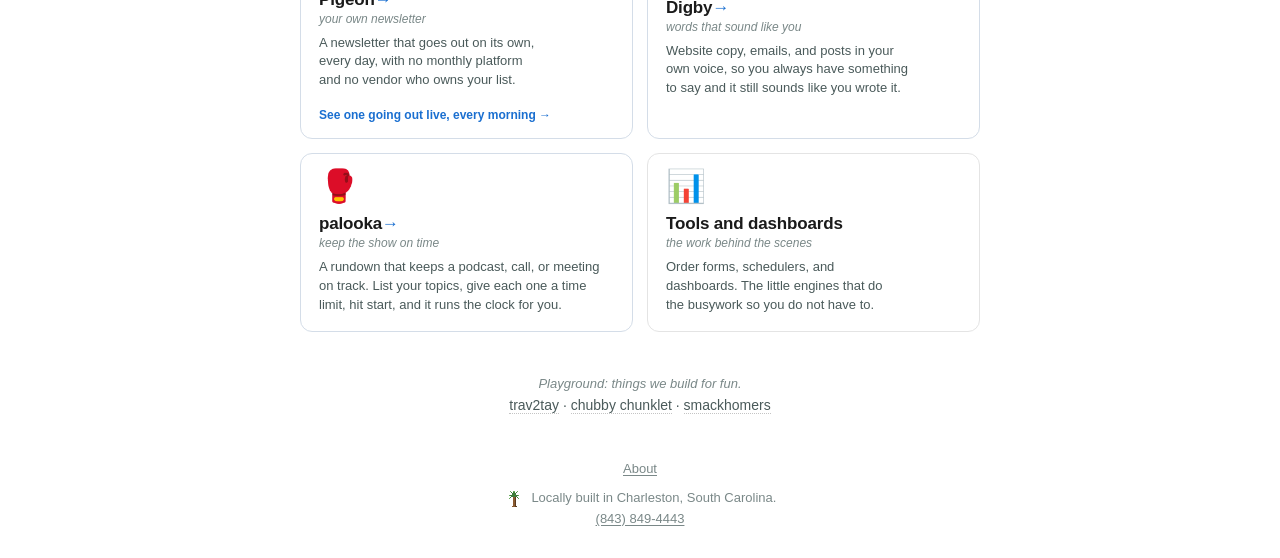
==== commit 85d4e4a0: "here" ====
--- a/index.html
+++ b/index.html
@@ -136,6 +136,15 @@
           "description": "Website copy, emails, and posts written in your own voice, so a local business always has something to say and it still sounds like it came from them.",
           "provider": { "@id": "https://www.arugulamotors.com/#org" },
           "areaServed": { "@type": "City", "name": "Charleston, South Carolina" }
+        },
+        {
+          "@type": "Service",
+          "name": "palooka",
+          "url": "https://palooka.pro",
+          "serviceType": "Rundown and timing tool for podcasts, calls, and meetings",
+          "description": "A rundown that keeps a podcast, call, or meeting on track. List your topics, give each one a time limit, hit start, and it runs the clock for you.",
+          "provider": { "@id": "https://www.arugulamotors.com/#org" },
+          "areaServed": { "@type": "City", "name": "Charleston, South Carolina" }
         }
       ]
     }
@@ -239,6 +248,14 @@
                     <span class="product-desc">Website copy, emails, and posts in your own voice, so you always have something to say and it still sounds like you wrote it.</span>
                 </a>
             </li>
+            <li class="product product-linked">
+                <a href="https://palooka.pro" class="product-link">
+                    <span class="product-emoji" aria-hidden="true">🥊</span>
+                    <span class="product-name">palooka</span>
+                    <span class="product-replaces">keep the show on time</span>
+                    <span class="product-desc">A rundown that keeps a podcast, call, or meeting on track. List your topics, give each one a time limit, hit start, and it runs the clock for you.</span>
+                </a>
+            </li>
             <li class="product">
                 <span class="product-emoji" aria-hidden="true">📊</span>
                 <span class="product-name">Tools and dashboards</span>
@@ -249,9 +266,8 @@
     </section>
 
     <section class="playground" aria-label="Playground">
-        <p class="playground-lead">Playground: other things we have built.</p>
+        <p class="playground-lead">Playground: things we build for fun.</p>
         <p class="playground-links">
-            <a href="https://palooka.pro">palooka</a> ·
             <a href="https://www.trav2tay.com">trav2tay</a> ·
             <a href="https://chubbychunklet.netlify.app">chubby chunklet</a> ·
             <a href="https://smackhomers.com">smackhomers</a>
--- a/style.css
+++ b/style.css
@@ -379,6 +379,7 @@
 .product-mark-img {
     width: auto;
     height: 44px;
+    align-self: flex-start;
     display: block;
     margin-bottom: 6px;
     user-select: none;
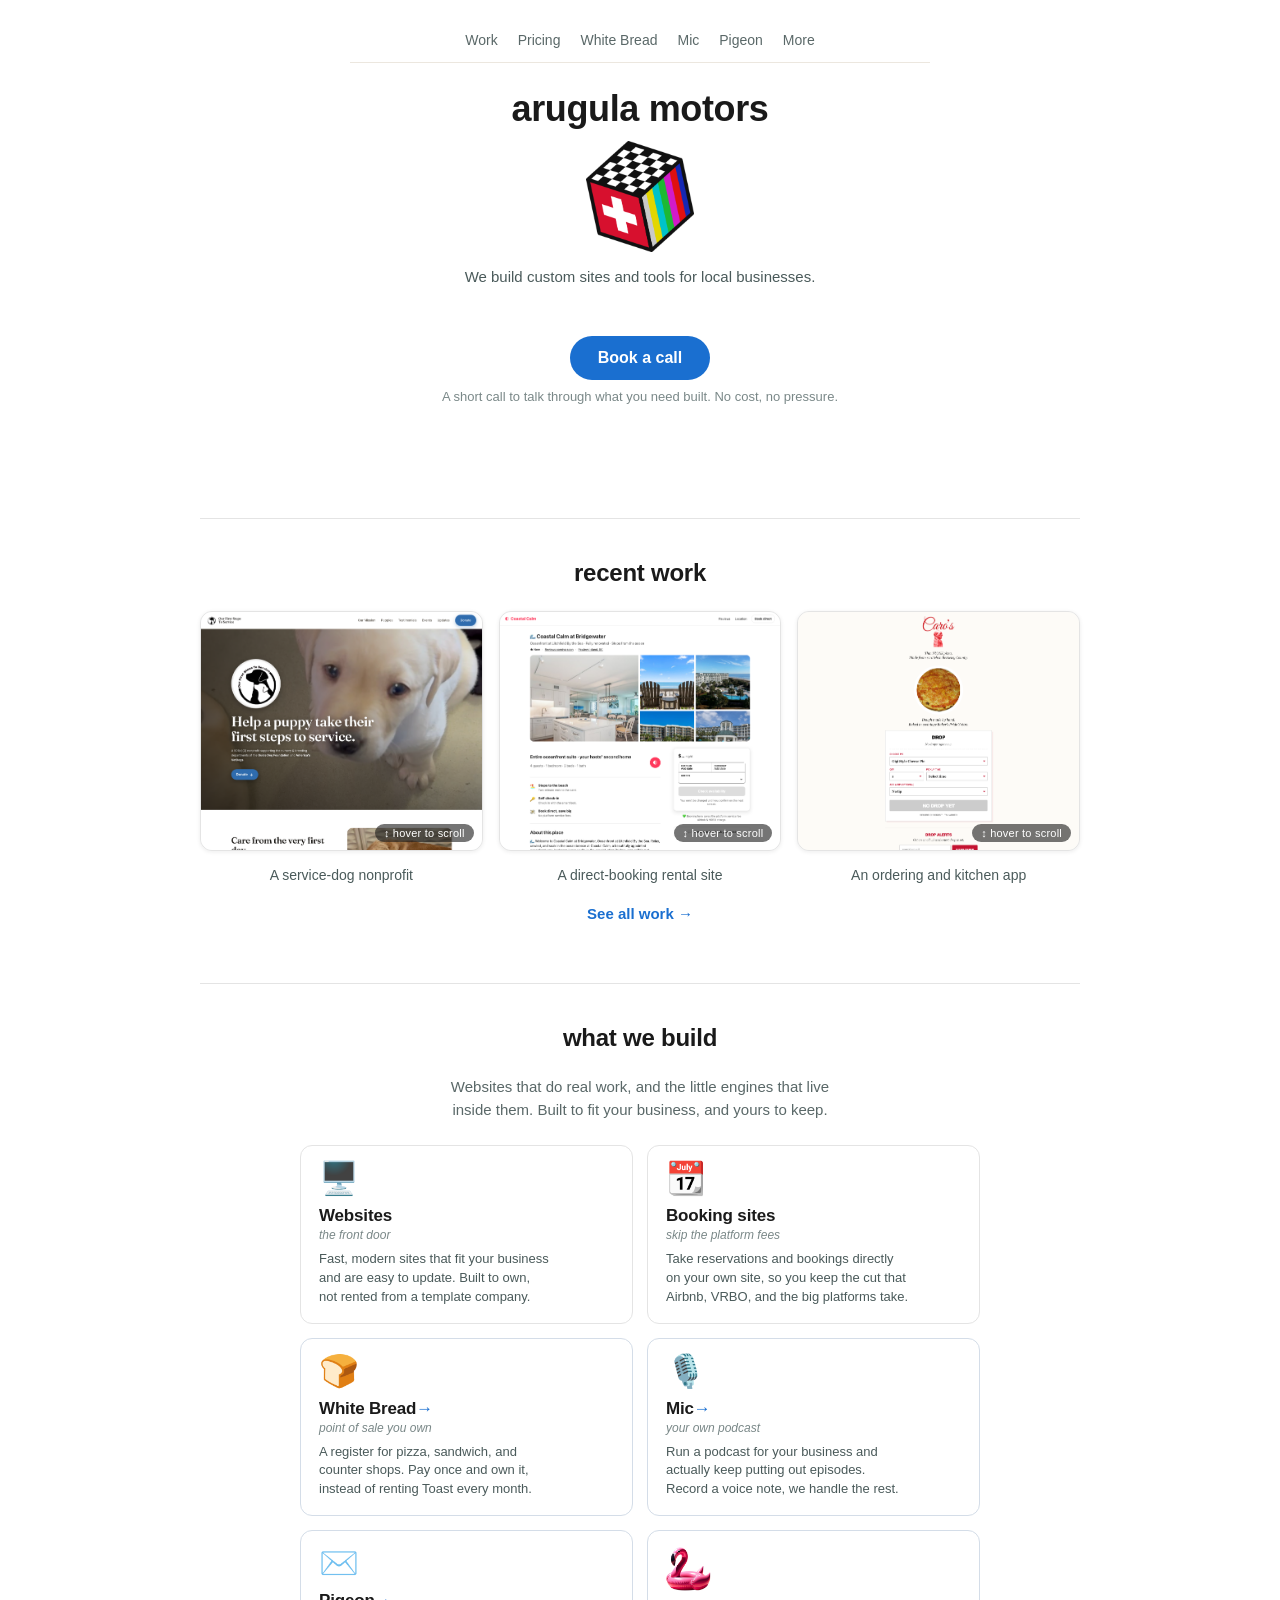
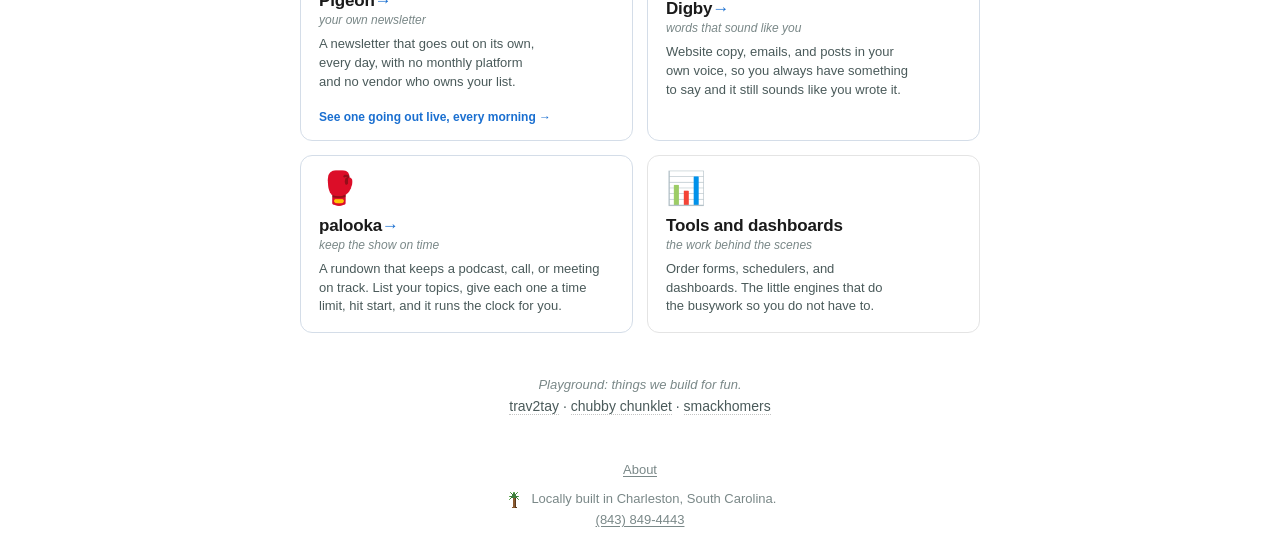
==== commit ca0ce79c: "here" ====
--- a/index.html
+++ b/index.html
@@ -164,7 +164,7 @@
     <main>
         <div class="brand">
             <a href="./" class="wordmark">arugula motors</a>
-            <img class="crest" src="crest.jpg" alt="Arugula Motors crest" width="200" height="207">
+            <img class="crest" src="crest-cube.png" alt="Arugula Motors cube logo" width="311" height="320">
         </div>
 
         <p class="tagline">We build custom sites and tools for local businesses.</p>
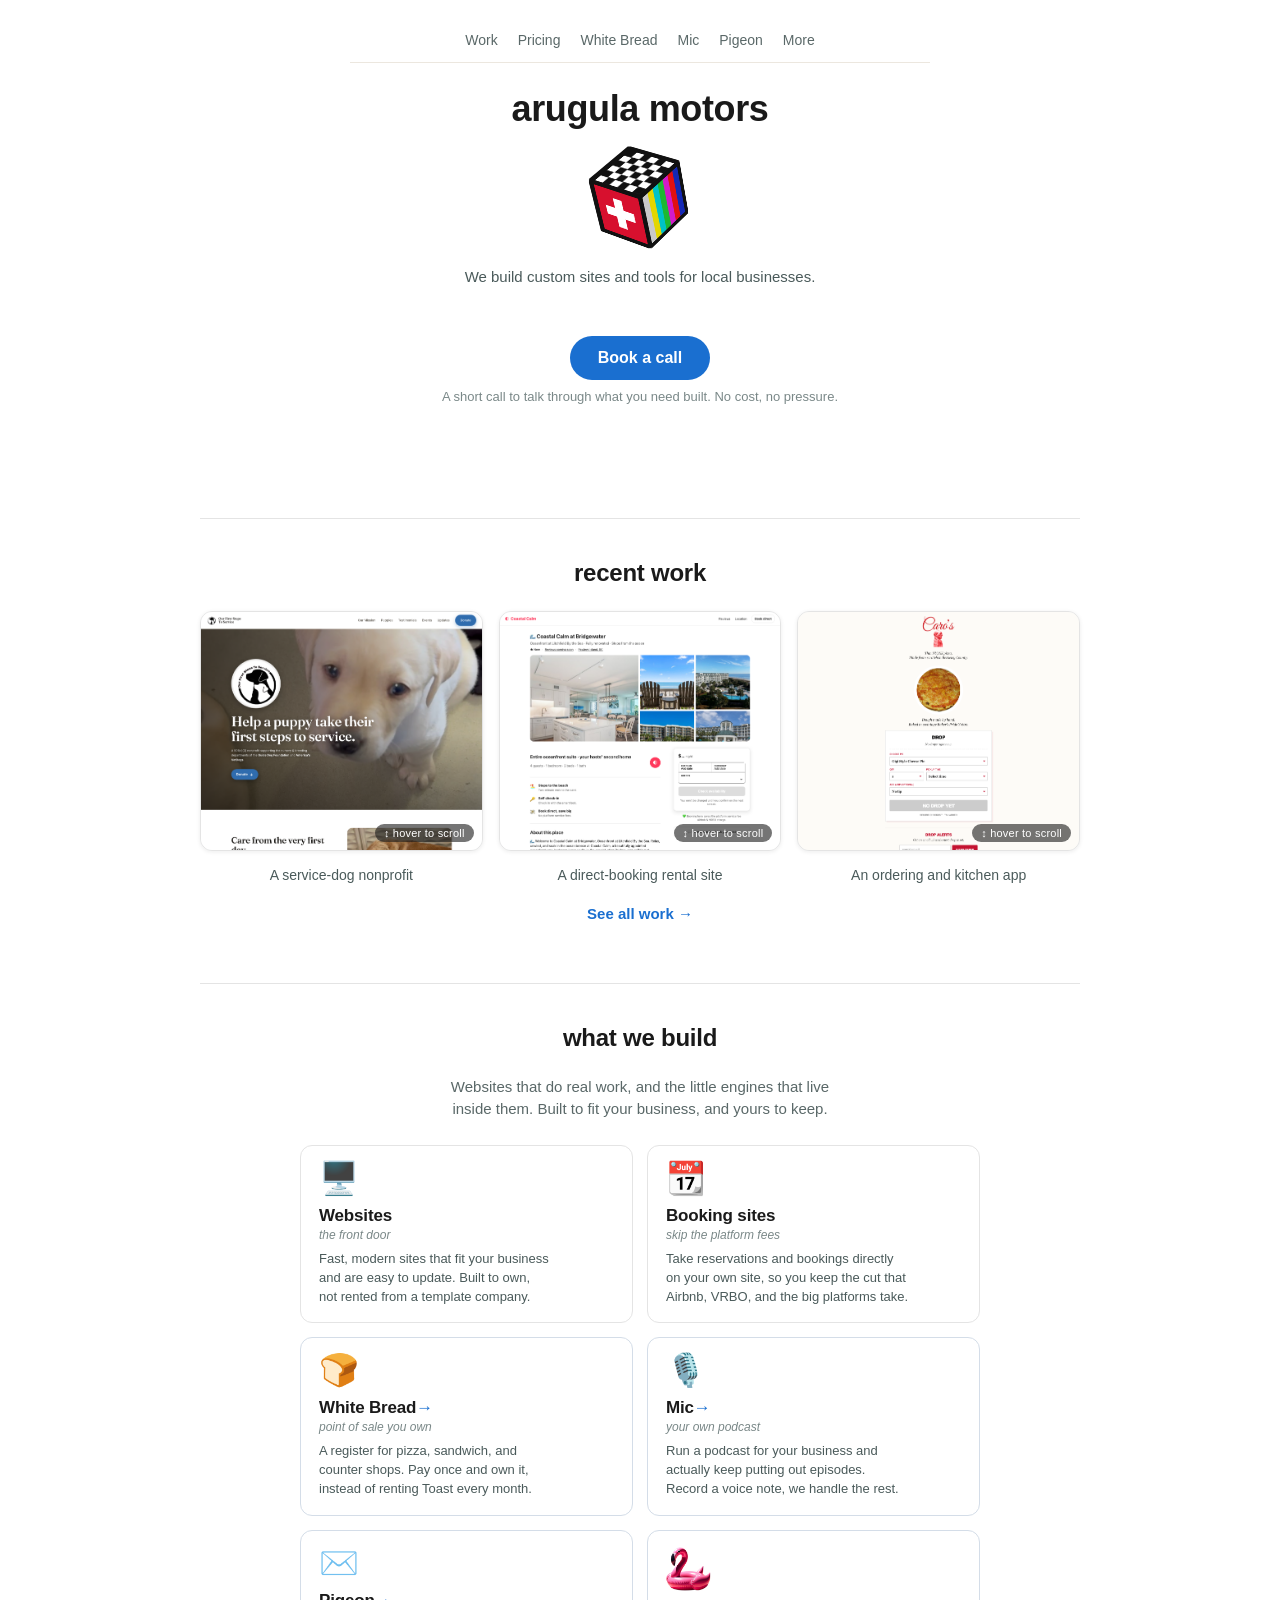
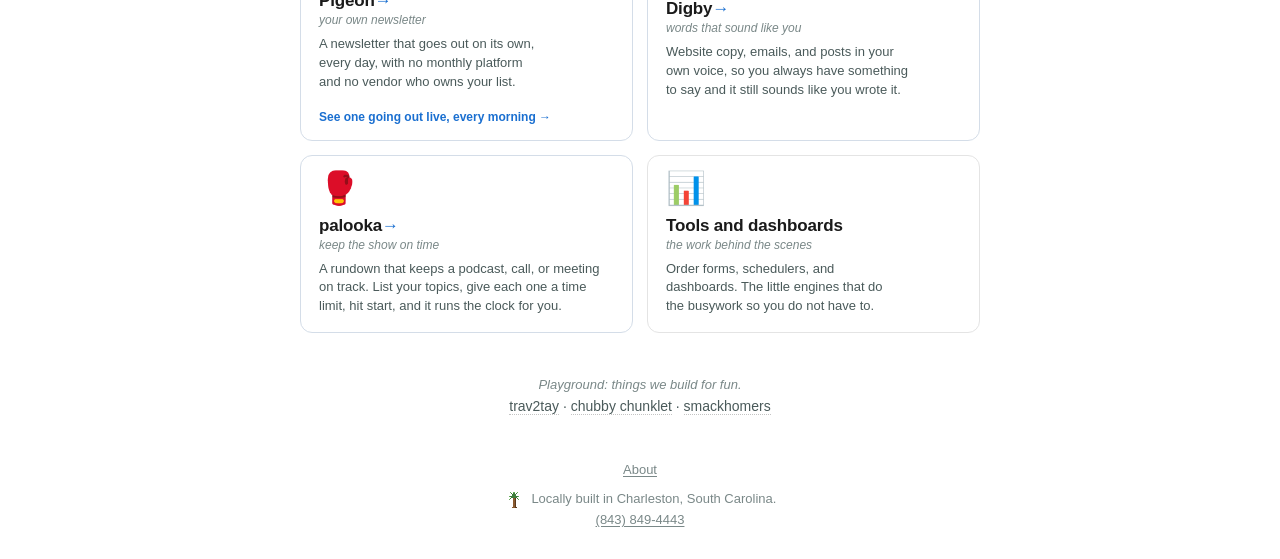
==== commit 4eea8941: "here you go" ====
--- a/index.html
+++ b/index.html
@@ -164,7 +164,15 @@
     <main>
         <div class="brand">
             <a href="./" class="wordmark">arugula motors</a>
-            <img class="crest" src="crest-cube.png" alt="Arugula Motors cube logo" width="311" height="320">
+            <div class="crest cube-logo" role="img" aria-label="Arugula Motors cube logo">
+                <div class="cube-tumble">
+                    <div class="cube">
+                        <span class="face front"></span><span class="face back"></span>
+                        <span class="face right"></span><span class="face left"></span>
+                        <span class="face top"></span><span class="face bottom"></span>
+                    </div>
+                </div>
+            </div>
         </div>
 
         <p class="tagline">We build custom sites and tools for local businesses.</p>
--- a/style.css
+++ b/style.css
@@ -57,6 +57,90 @@
 
 @media (max-width: 480px) {
     .brand .crest { width: 86px; }
+}
+
+/* The cube logo is a real 3D cube (six CSS faces), so it stays solid while
+   it tumbles end over end, once, about 2 seconds after the page loads. */
+.brand .cube-logo {
+    --s: 62px;
+    height: 111px;
+    display: flex;
+    align-items: center;
+    justify-content: center;
+    perspective: 900px;
+    /* Thickens the outer outline to match the seams, like the drawn logo. */
+    filter: drop-shadow(1.5px 0 0 #111) drop-shadow(-1.5px 0 0 #111)
+            drop-shadow(0 1.5px 0 #111) drop-shadow(0 -1.5px 0 #111);
+}
+
+@media (max-width: 480px) {
+    .brand .cube-logo { --s: 50px; height: 88px; }
+}
+
+.cube-tumble,
+.cube {
+    width: var(--s);
+    height: var(--s);
+    position: relative;
+    transform-style: preserve-3d;
+}
+
+.cube-tumble {
+    animation: cube-flip 1.1s cubic-bezier(.3, .7, .4, 1) 2s 1 both;
+}
+
+/* Same angle as the drawn logo: isometric, tilted 12 degrees. */
+.cube {
+    transform: rotateZ(-12deg) rotateX(-35.26deg) rotateY(-45deg);
+}
+
+.cube .face {
+    position: absolute;
+    inset: 0;
+    box-sizing: border-box;
+    border: calc(var(--s) * .05) solid #111;
+    backface-visibility: hidden;
+}
+
+.cube .front  { transform: translateZ(calc(var(--s) / 2)); }
+.cube .back   { transform: rotateY(180deg) translateZ(calc(var(--s) / 2)); }
+.cube .right  { transform: rotateY(90deg) translateZ(calc(var(--s) / 2)); }
+.cube .left   { transform: rotateY(-90deg) translateZ(calc(var(--s) / 2)); }
+.cube .top    { transform: rotateX(90deg) translateZ(calc(var(--s) / 2)); }
+.cube .bottom { transform: rotateX(-90deg) translateZ(calc(var(--s) / 2)); }
+
+.cube .front,
+.cube .back {
+    background:
+        linear-gradient(#fff, #fff) center / 20% 64% no-repeat,
+        linear-gradient(#fff, #fff) center / 64% 20% no-repeat,
+        #D7102E;
+}
+
+.cube .right,
+.cube .left {
+    background: linear-gradient(90deg,
+        #C9C9C9 0 14.29%, #E3D600 0 28.57%, #00C3C8 0 42.86%, #1DB833 0 57.14%,
+        #D21BC9 0 71.43%, #E01010 0 85.71%, #1428B4 0);
+}
+
+.cube .top,
+.cube .bottom {
+    background: repeating-conic-gradient(#fff 0 25%, #111 0 50%) 0 0 / calc(100% / 3) calc(100% / 3);
+}
+
+/* End over end: the top tips toward the viewer. */
+@keyframes cube-flip {
+    0%   { transform: translateY(0) rotateX(0deg) scale(1, 1); }
+    12%  { transform: translateY(2px) rotateX(0deg) scale(1.06, .92); }
+    55%  { transform: translateY(-8px) rotateX(-300deg) scale(1, 1); }
+    80%  { transform: translateY(0) rotateX(-360deg) scale(1, 1); }
+    88%  { transform: translateY(0) rotateX(-360deg) scale(1.05, .94); }
+    100% { transform: translateY(0) rotateX(-360deg) scale(1, 1); }
+}
+
+@media (prefers-reduced-motion: reduce) {
+    .cube-tumble { animation: none; }
 }
 
 .brand .wordmark {
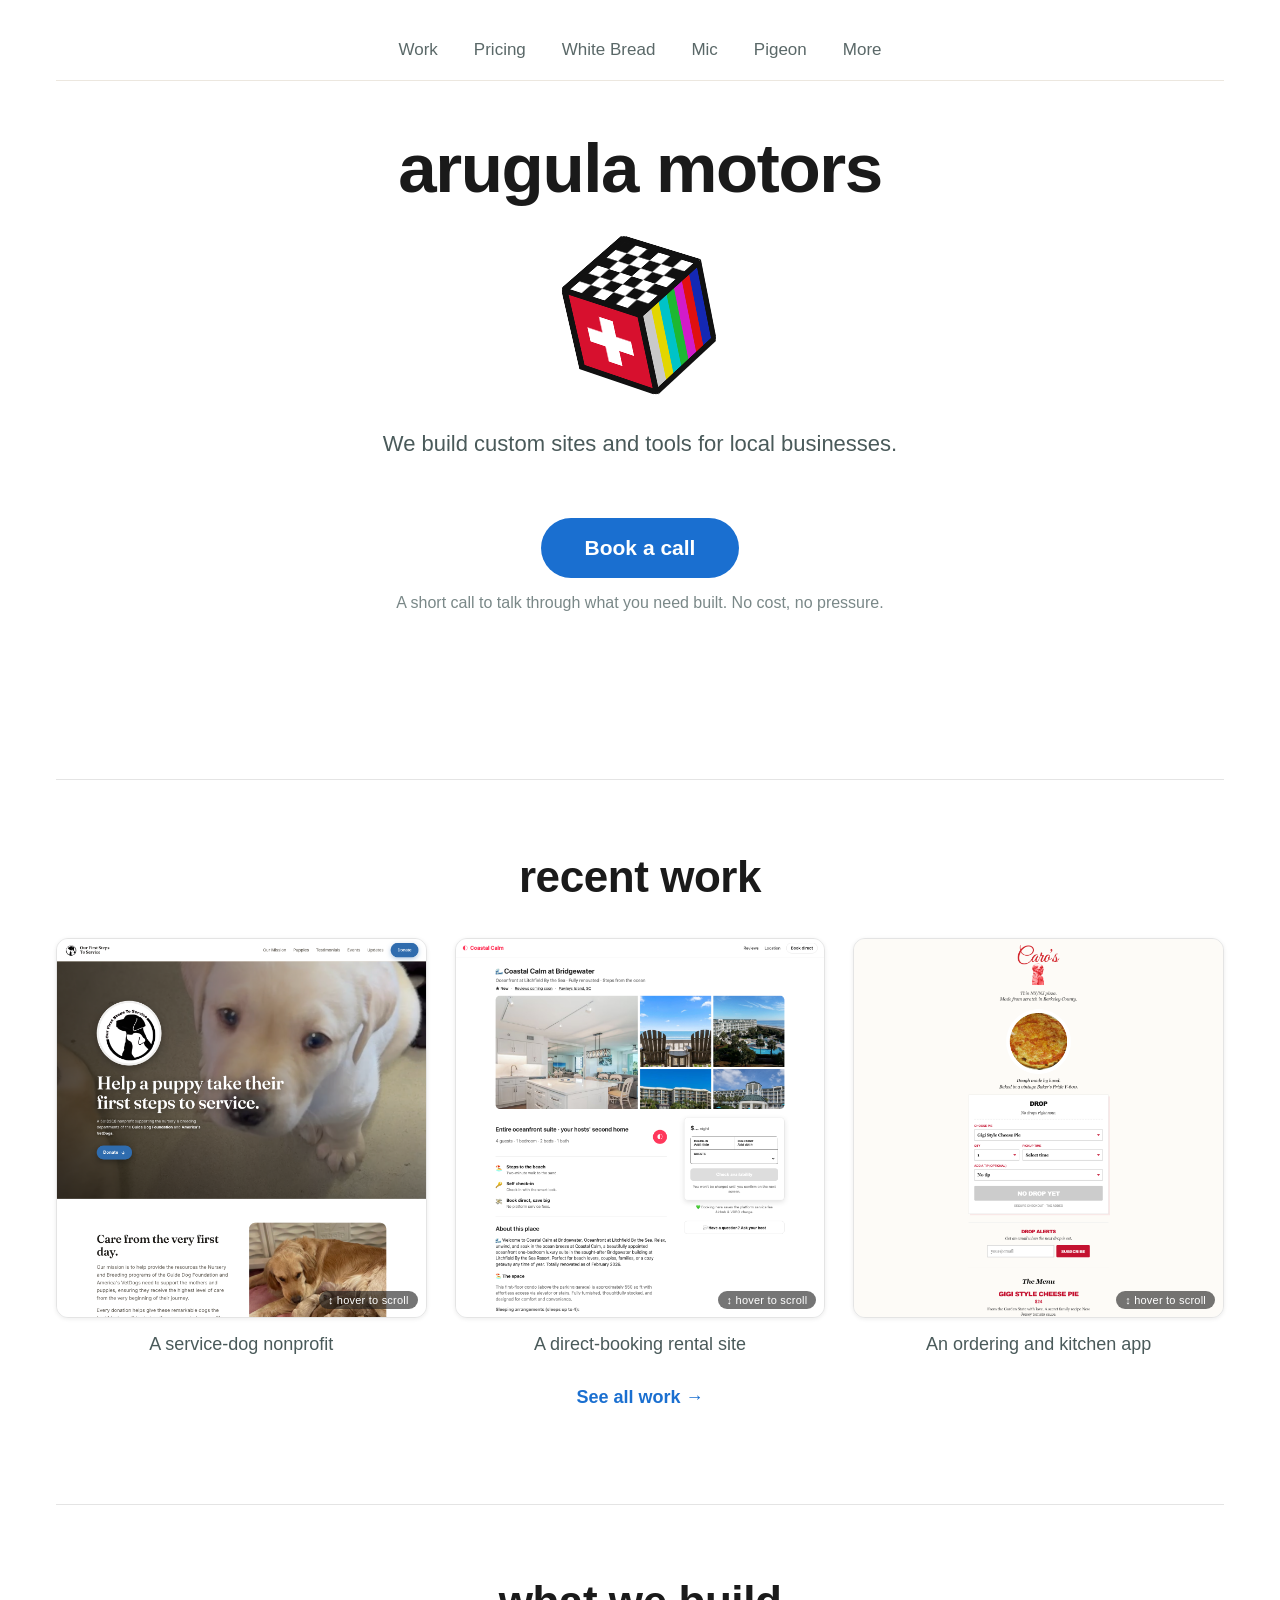
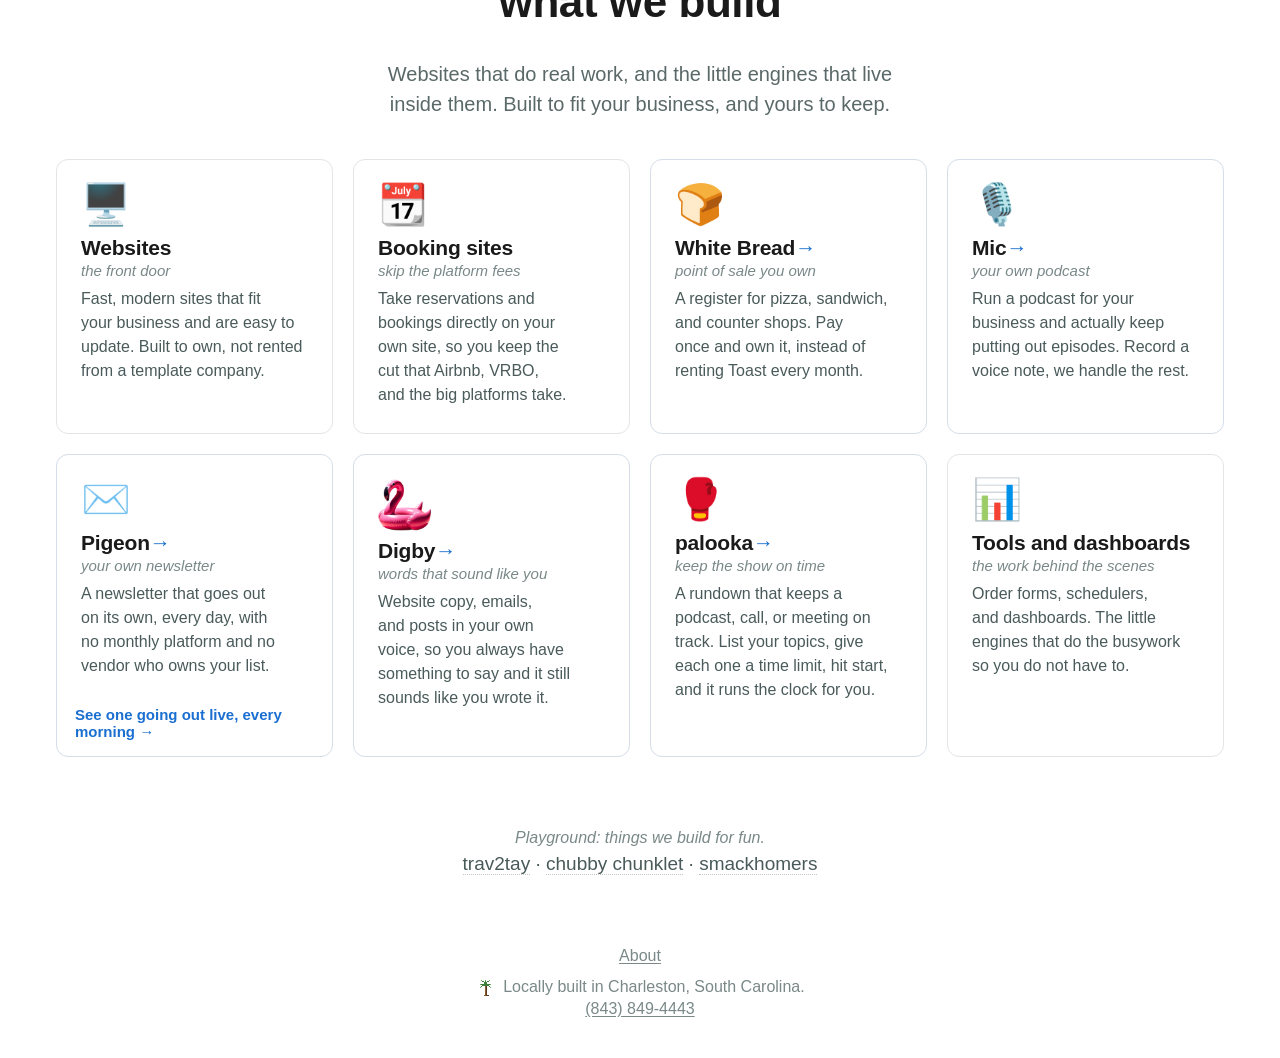
==== commit 61190272: "here" ====
--- a/index.html
+++ b/index.html
@@ -150,7 +150,7 @@
     }
     </script>
 </head>
-<body>
+<body class="home">
     <header class="site-header">
         <nav class="site-nav">
             <a href="./work/" class="nav-link">Work</a>
--- a/style.css
+++ b/style.css
@@ -67,7 +67,6 @@
     display: flex;
     align-items: center;
     justify-content: center;
-    perspective: 900px;
     /* Thickens the outer outline to match the seams, like the drawn logo. */
     filter: drop-shadow(1.5px 0 0 #111) drop-shadow(-1.5px 0 0 #111)
             drop-shadow(0 1.5px 0 #111) drop-shadow(0 -1.5px 0 #111);
@@ -89,9 +88,12 @@
     animation: cube-flip 1.1s cubic-bezier(.3, .7, .4, 1) 2s 1 both;
 }
 
-/* Same angle as the drawn logo: isometric, tilted 12 degrees. */
+/* Same angle as the drawn logo: isometric, tilted 12 degrees. The trailing
+   rotateZ is a half twist through the red faces during the roll, which keeps
+   two faces in view at every moment (a straight roll goes face-on and flat). */
 .cube {
-    transform: rotateZ(-12deg) rotateX(-35.26deg) rotateY(-45deg);
+    transform: rotateZ(-12deg) rotateX(-35.26deg) rotateY(-45deg) rotateZ(0deg);
+    animation: cube-twist 1.1s cubic-bezier(.3, .7, .4, 1) 2s 1 both;
 }
 
 .cube .face {
@@ -119,28 +121,43 @@
 
 .cube .right,
 .cube .left {
-    background: linear-gradient(90deg,
+    background: linear-gradient(var(--bars-dir, 90deg),
         #C9C9C9 0 14.29%, #E3D600 0 28.57%, #00C3C8 0 42.86%, #1DB833 0 57.14%,
         #D21BC9 0 71.43%, #E01010 0 85.71%, #1428B4 0);
 }
+
+/* Runs the other way so the bars still start gray at the seam after the twist. */
+.cube .left { --bars-dir: 270deg; }
 
 .cube .top,
 .cube .bottom {
     background: repeating-conic-gradient(#fff 0 25%, #111 0 50%) 0 0 / calc(100% / 3) calc(100% / 3);
 }
 
-/* End over end: the top tips toward the viewer. */
+/* End over end: the top tips toward the viewer. Perspective deepens mid
+   roll so the faces foreshorten like a real block, then flattens back to
+   the crisp isometric logo on landing. */
 @keyframes cube-flip {
-    0%   { transform: translateY(0) rotateX(0deg) scale(1, 1); }
-    12%  { transform: translateY(2px) rotateX(0deg) scale(1.06, .92); }
-    55%  { transform: translateY(-8px) rotateX(-300deg) scale(1, 1); }
-    80%  { transform: translateY(0) rotateX(-360deg) scale(1, 1); }
-    88%  { transform: translateY(0) rotateX(-360deg) scale(1.05, .94); }
-    100% { transform: translateY(0) rotateX(-360deg) scale(1, 1); }
+    0%   { transform: perspective(calc(var(--s) * 32)) translateY(0) rotateX(0deg) scale(1, 1); }
+    12%  { transform: perspective(calc(var(--s) * 32)) translateY(2px) rotateX(0deg) scale(1.06, .92); }
+    30%  { transform: perspective(calc(var(--s) * 3.55)) translateY(-6px) rotateX(-150deg) scale(1, 1); }
+    55%  { transform: perspective(calc(var(--s) * 3.55)) translateY(-8px) rotateX(-300deg) scale(1, 1); }
+    80%  { transform: perspective(calc(var(--s) * 32)) translateY(0) rotateX(-360deg) scale(1, 1); }
+    88%  { transform: perspective(calc(var(--s) * 32)) translateY(0) rotateX(-360deg) scale(1.05, .94); }
+    100% { transform: perspective(calc(var(--s) * 32)) translateY(0) rotateX(-360deg) scale(1, 1); }
+}
+
+/* Keyframes line up with cube-flip so the twist tracks the roll. */
+@keyframes cube-twist {
+    0%, 12% { transform: rotateZ(-12deg) rotateX(-35.26deg) rotateY(-45deg) rotateZ(0deg); }
+    30%     { transform: rotateZ(-12deg) rotateX(-35.26deg) rotateY(-45deg) rotateZ(-75deg); }
+    55%     { transform: rotateZ(-12deg) rotateX(-35.26deg) rotateY(-45deg) rotateZ(-150deg); }
+    80%, 100% { transform: rotateZ(-12deg) rotateX(-35.26deg) rotateY(-45deg) rotateZ(-180deg); }
 }
 
 @media (prefers-reduced-motion: reduce) {
-    .cube-tumble { animation: none; }
+    .cube-tumble,
+    .cube { animation: none; }
 }
 
 .brand .wordmark {
@@ -753,6 +770,61 @@
     .footer { font-size: 12px; margin-top: 32px; }
 }
 
+/* Desktop: the homepage was sized for phones and sat in a 580px column on big
+   screens. From 1024px up it widens to fill the screen with bigger type. */
+@media (min-width: 1024px) {
+    body.home { padding: 40px 56px; }
+    .home .site-header { max-width: 1200px; margin-bottom: 0; padding-bottom: 20px; }
+    .home .site-nav { gap: 12px 36px; }
+    .home .nav-link { font-size: 17px; }
+
+    .home main { max-width: 1200px; min-height: 76vh; }
+    .home .brand { gap: 22px; margin-bottom: 26px; }
+    .home .brand .wordmark { font-size: clamp(64px, 5.4vw, 100px); letter-spacing: -0.02em; }
+    .home .brand .cube-logo {
+        --s: clamp(96px, 7vw, 132px);
+        width: calc(var(--s) * 1.9);
+        height: calc(var(--s) * 1.8);
+        filter: drop-shadow(2.5px 0 0 #111) drop-shadow(-2.5px 0 0 #111)
+                drop-shadow(0 2.5px 0 #111) drop-shadow(0 -2.5px 0 #111);
+    }
+    .home .tagline { font-size: clamp(22px, 1.7vw, 30px); }
+    .home .cta { margin-top: 40px; }
+    .home .play-link { font-size: 21px; padding: 18px 44px; line-height: 24px; }
+    .home .form-note { font-size: 16px; margin-top: 14px; }
+
+    .home .recent,
+    .home .products { max-width: 1200px; padding-top: 72px; }
+    .home .products { margin-top: 80px; }
+    .home .products-title { font-size: 44px; margin-bottom: 32px; }
+    .home .recent-grid { gap: 28px; margin-top: 36px; }
+    .home .recent-item .work-shot { height: 380px; }
+    .home .recent-cap { font-size: 18px; margin-top: 12px; }
+    .home .recent-more { margin-top: 32px; }
+    .home .recent-more a { font-size: 18px; }
+    .home .products-lead { font-size: 20px; max-width: 680px; margin-bottom: 40px; }
+
+    .home .product-list { max-width: 1200px; grid-template-columns: repeat(2, 1fr); gap: 20px; }
+    .home .product,
+    .home .product-link { padding: 24px 24px 26px; }
+    .home .product-linked { padding: 0; }
+    .home .product-emoji { font-size: 40px; }
+    .home .product-mark-img { height: 52px; }
+    .home .product-name { font-size: 21px; }
+    .home .product-replaces { font-size: 15px; }
+    .home .product-desc { font-size: 16px; line-height: 1.5; }
+    .home .product-proof { font-size: 15px; }
+
+    .home .playground { max-width: 800px; margin-top: 72px; }
+    .home .playground-lead { font-size: 16px; }
+    .home .playground-links { font-size: 19px; }
+    .home .footer { font-size: 16px; margin-top: 72px; }
+}
+
+@media (min-width: 1280px) {
+    .home .product-list { grid-template-columns: repeat(4, 1fr); }
+}
+
 @media (prefers-reduced-motion: reduce) {
     *, *::before, *::after {
         transition-duration: 0.01ms !important;
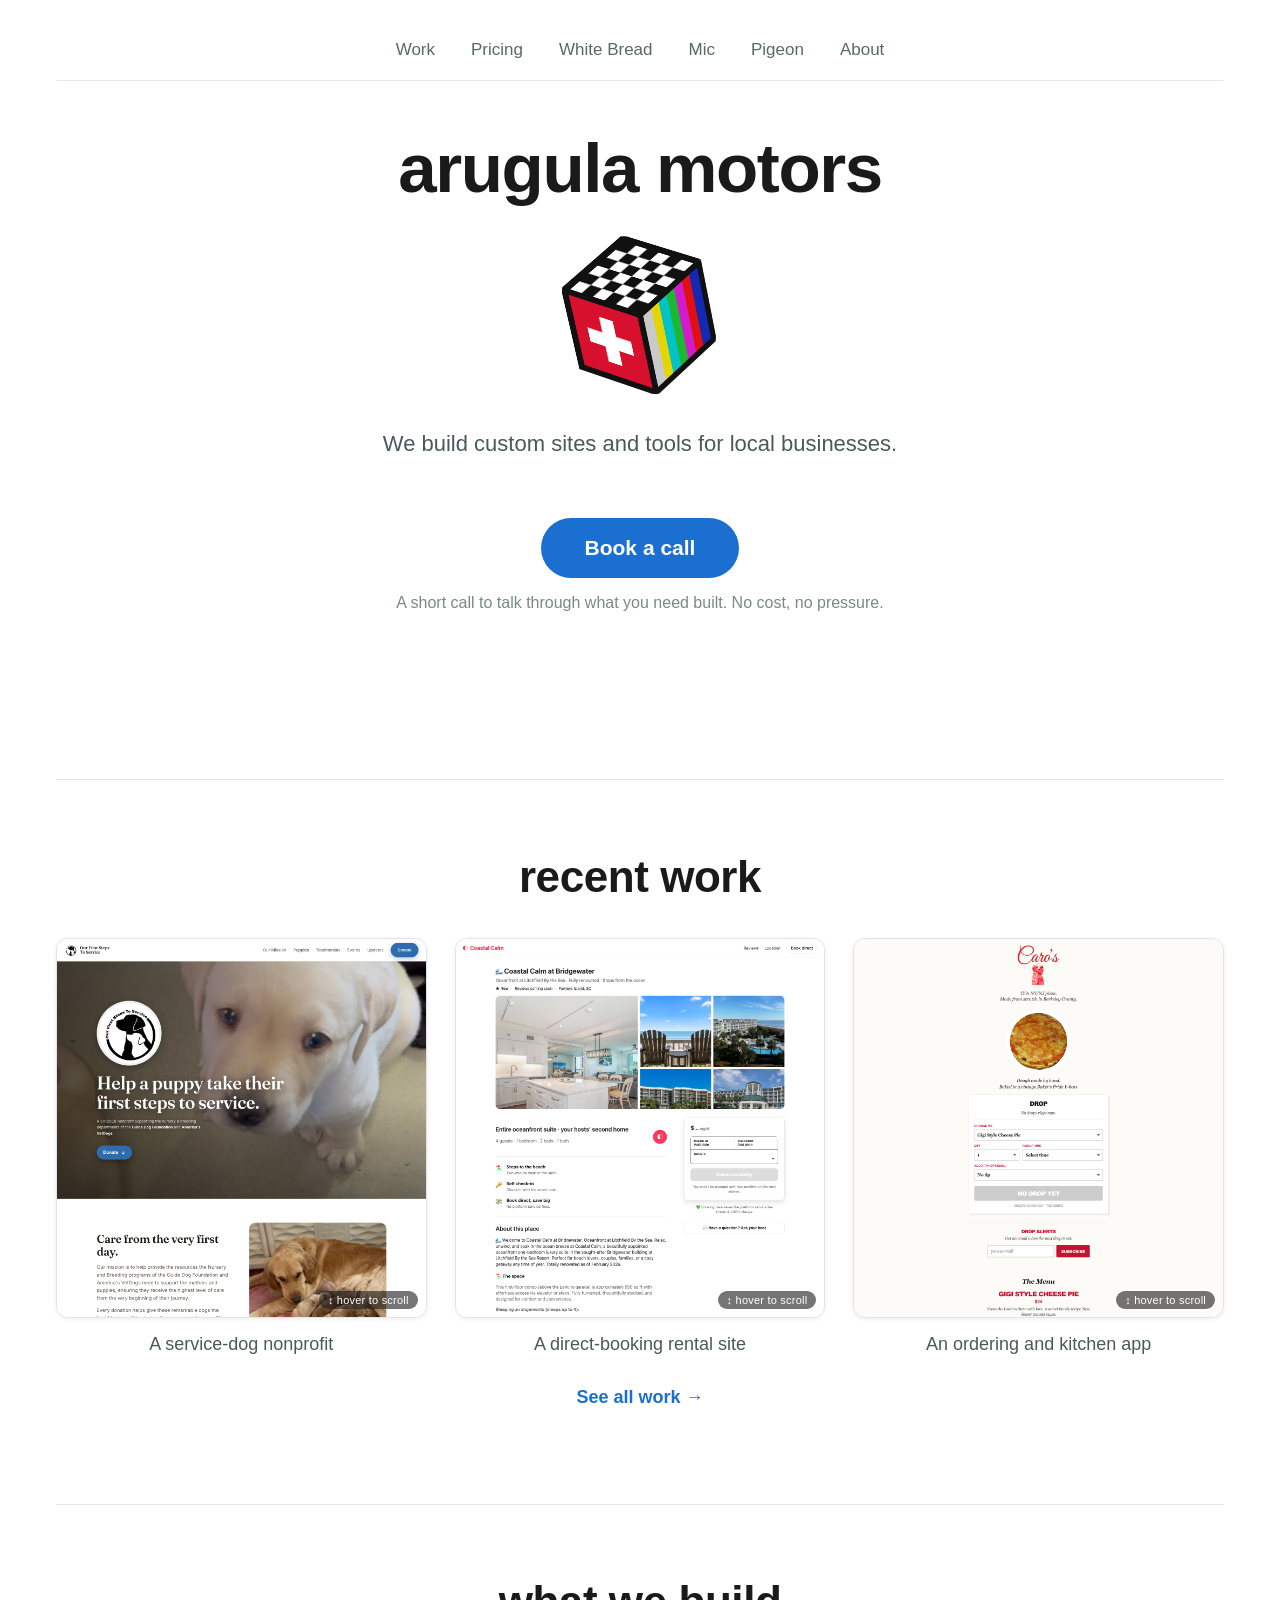
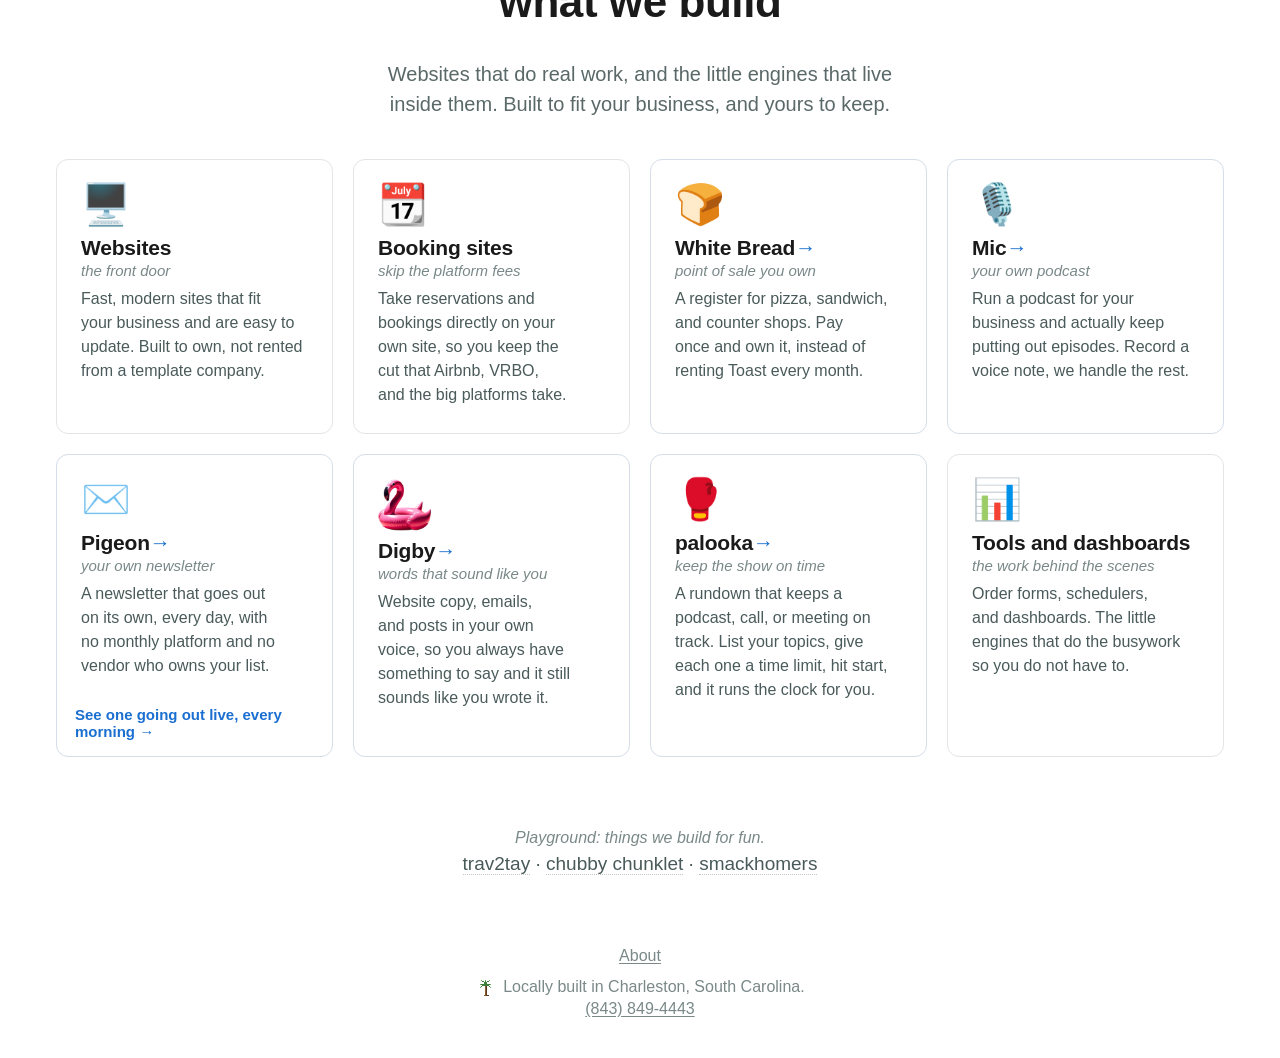
==== commit ad21a068: "here" ====
--- a/index.html
+++ b/index.html
@@ -158,7 +158,7 @@
             <a href="./white-bread/" class="nav-link">White Bread</a>
             <a href="./mic/" class="nav-link">Mic</a>
             <a href="./pigeon/" class="nav-link">Pigeon</a>
-            <a href="./builds/" class="nav-link">More</a>
+            <a href="./about/" class="nav-link">About</a>
         </nav>
     </header>
     <main>
--- a/style.css
+++ b/style.css
@@ -774,9 +774,10 @@
    screens. From 1024px up it widens to fill the screen with bigger type. */
 @media (min-width: 1024px) {
     body.home { padding: 40px 56px; }
-    .home .site-header { max-width: 1200px; margin-bottom: 0; padding-bottom: 20px; }
-    .home .site-nav { gap: 12px 36px; }
-    .home .nav-link { font-size: 17px; }
+    .site-header { max-width: 1200px; padding-bottom: 20px; }
+    .home .site-header { margin-bottom: 0; }
+    .site-nav { gap: 12px 36px; }
+    .nav-link { font-size: 17px; }
 
     .home main { max-width: 1200px; min-height: 76vh; }
     .home .brand { gap: 22px; margin-bottom: 26px; }
@@ -798,7 +799,7 @@
     .home .products { margin-top: 80px; }
     .home .products-title { font-size: 44px; margin-bottom: 32px; }
     .home .recent-grid { gap: 28px; margin-top: 36px; }
-    .home .recent-item .work-shot { height: 380px; }
+    .home .recent-item .work-shot { --shot-h: 380px; }
     .home .recent-cap { font-size: 18px; margin-top: 12px; }
     .home .recent-more { margin-top: 32px; }
     .home .recent-more a { font-size: 18px; }
@@ -824,6 +825,8 @@
 @media (min-width: 1280px) {
     .home .product-list { grid-template-columns: repeat(4, 1fr); }
 }
+
+
 
 @media (prefers-reduced-motion: reduce) {
     *, *::before, *::after {
@@ -1036,7 +1039,8 @@
 .work-shot {
     position: relative;
     width: 100%;
-    height: 240px;
+    --shot-h: 240px;
+    height: var(--shot-h);
     background: #f4f6f7;
     border: 1px solid #e4e4e4;
     border-radius: 12px;
@@ -1053,7 +1057,7 @@
 }
 
 .work-shot:hover img {
-    transform: translateY(calc(-100% + 240px));
+    transform: translateY(calc(-100% + var(--shot-h)));
 }
 
 .work-shot::after {
@@ -1308,3 +1312,54 @@
     .work-title { font-size: 19px !important; }
 }
 
+/* Desktop for the inner pages. Reading pages get a 760px column with big
+   type (wider lines get hard to read); Work and Pricing (body.wide) use the
+   full 1200px so their cards sit side by side. */
+@media (min-width: 1024px) {
+    body.product-page { padding: 40px 56px 72px; }
+    body.product-page .site-header { margin-bottom: 48px; }
+    body.product-page main { max-width: 760px; }
+    body.product-page.wide main { max-width: 1200px; }
+
+    .back-link { font-size: 16px; margin-bottom: 48px; }
+    .product-mark { height: 180px; margin-bottom: 32px; }
+    .emoji-hero { font-size: 128px; }
+    .product-h1 { font-size: clamp(64px, 5.4vw, 100px); margin-bottom: 22px; }
+    body.product-page main .product-lede { font-size: 26px; line-height: 1.4; max-width: 820px; margin-bottom: 56px; }
+    body.product-page main h2 { font-size: 26px; margin: 56px 0 16px; }
+    body.product-page main p { font-size: 20px; }
+    .aside { font-size: 18px !important; }
+
+    .prose-form { gap: 14px; }
+    .prose-form input,
+    .prose-form textarea { font-size: 18px; padding: 16px 18px; }
+    .prose-form button { font-size: 18px; padding: 16px 32px; }
+    .prose-form .status { font-size: 16px; }
+
+    .faq { max-width: 760px; }
+    .faq-q { font-size: 20px; margin-bottom: 6px; }
+    .faq-a { font-size: 18px; }
+
+    body.product-page .play-link { font-size: 21px; padding: 18px 44px; line-height: 24px; }
+    body.product-page .form-note { font-size: 16px; }
+    body.product-page .footer { font-size: 16px; margin-top: 80px; }
+
+    .work-list { display: grid; grid-template-columns: repeat(2, 1fr); gap: 56px 40px; }
+    .work-list .work-shot { --shot-h: 380px; margin-bottom: 22px; }
+    .work-title { font-size: 26px !important; }
+    .work-desc { font-size: 18px !important; }
+    .work-outcome { font-size: 17px !important; }
+    .panel-glyph { width: 72px; }
+    .panel-tag { font-size: 14px; }
+
+    .price-list { grid-template-columns: repeat(3, 1fr); gap: 28px; }
+    .price-card { padding: 36px 32px; }
+    .price-name { font-size: 21px !important; margin-bottom: 14px !important; }
+    .price-amount { font-size: 44px !important; }
+    .price-per { font-size: 19px; }
+    .price-sub { font-size: 16px !important; }
+    .price-line { font-size: 18px !important; margin: 20px 0 !important; }
+    .price-features { gap: 12px; }
+    .price-features li { font-size: 17px; padding-left: 26px; }
+    .price-note { font-size: 18px !important; margin-top: 40px !important; }
+}
